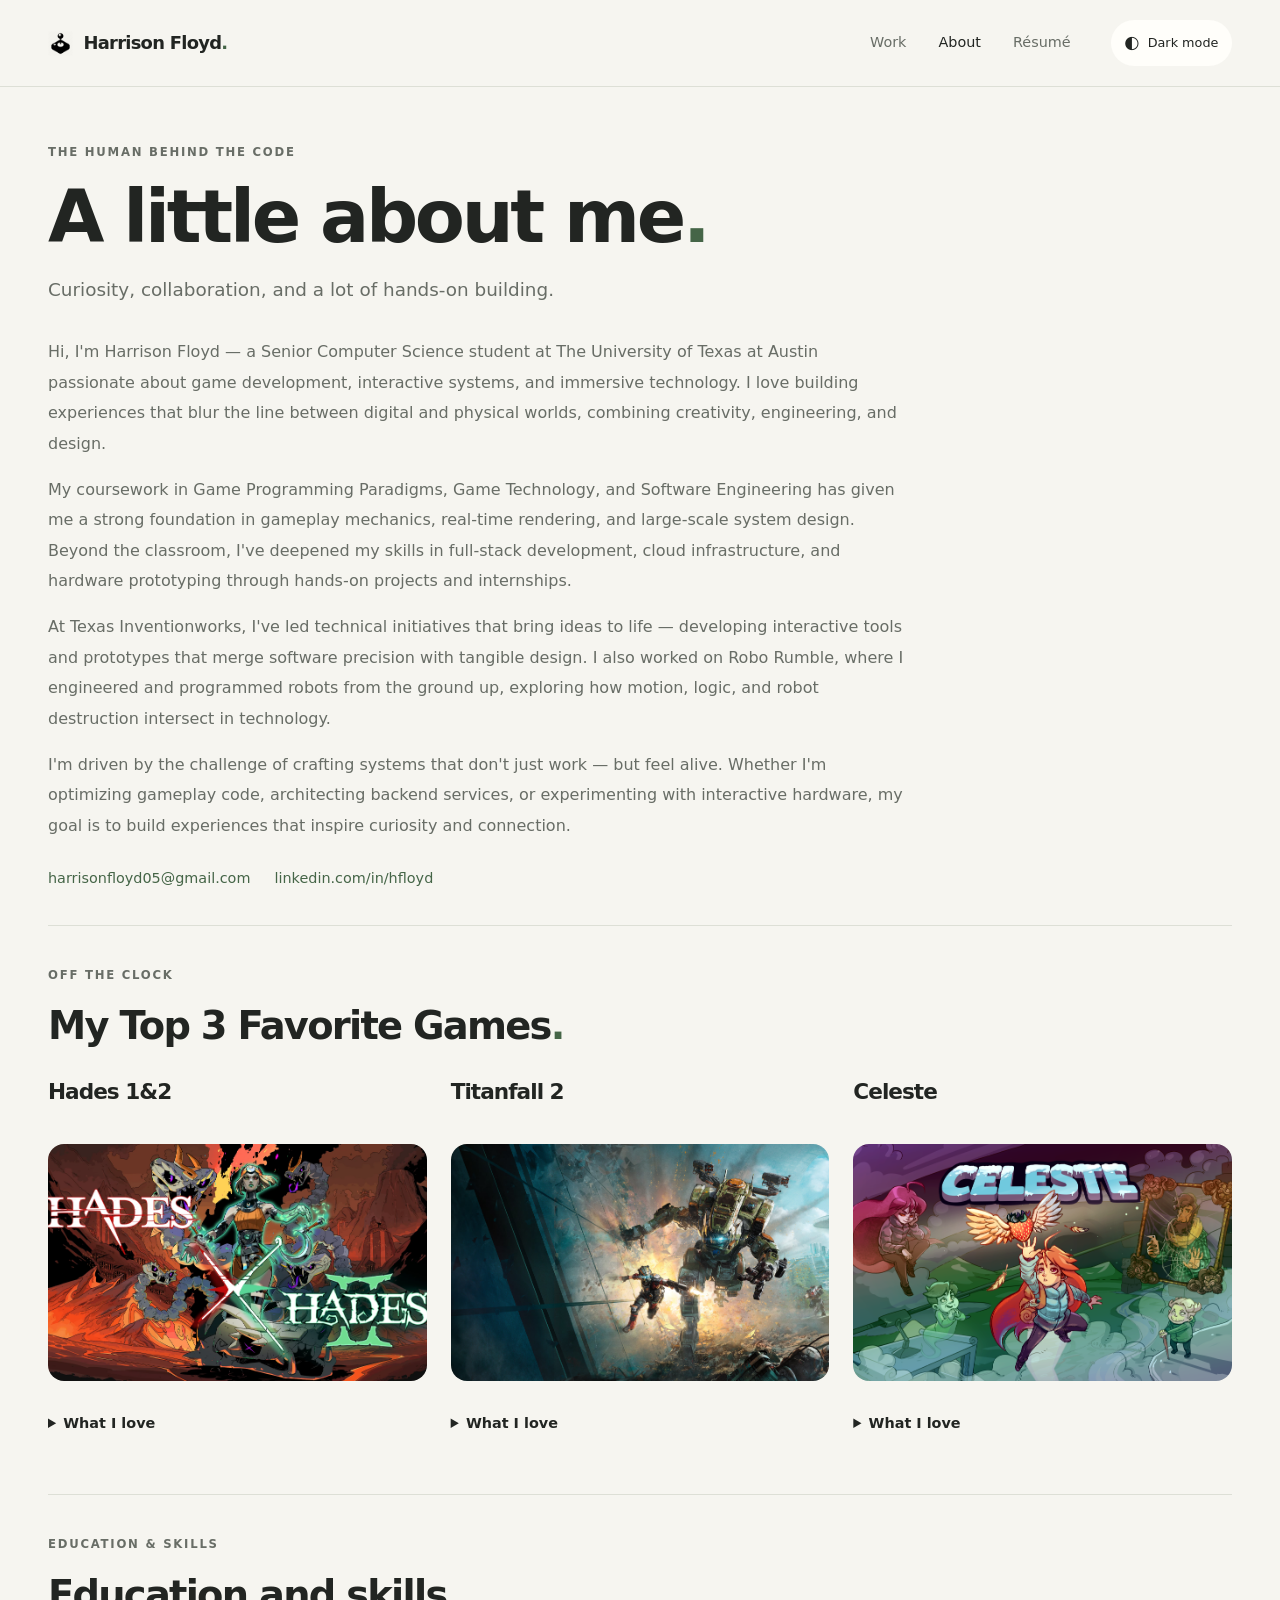
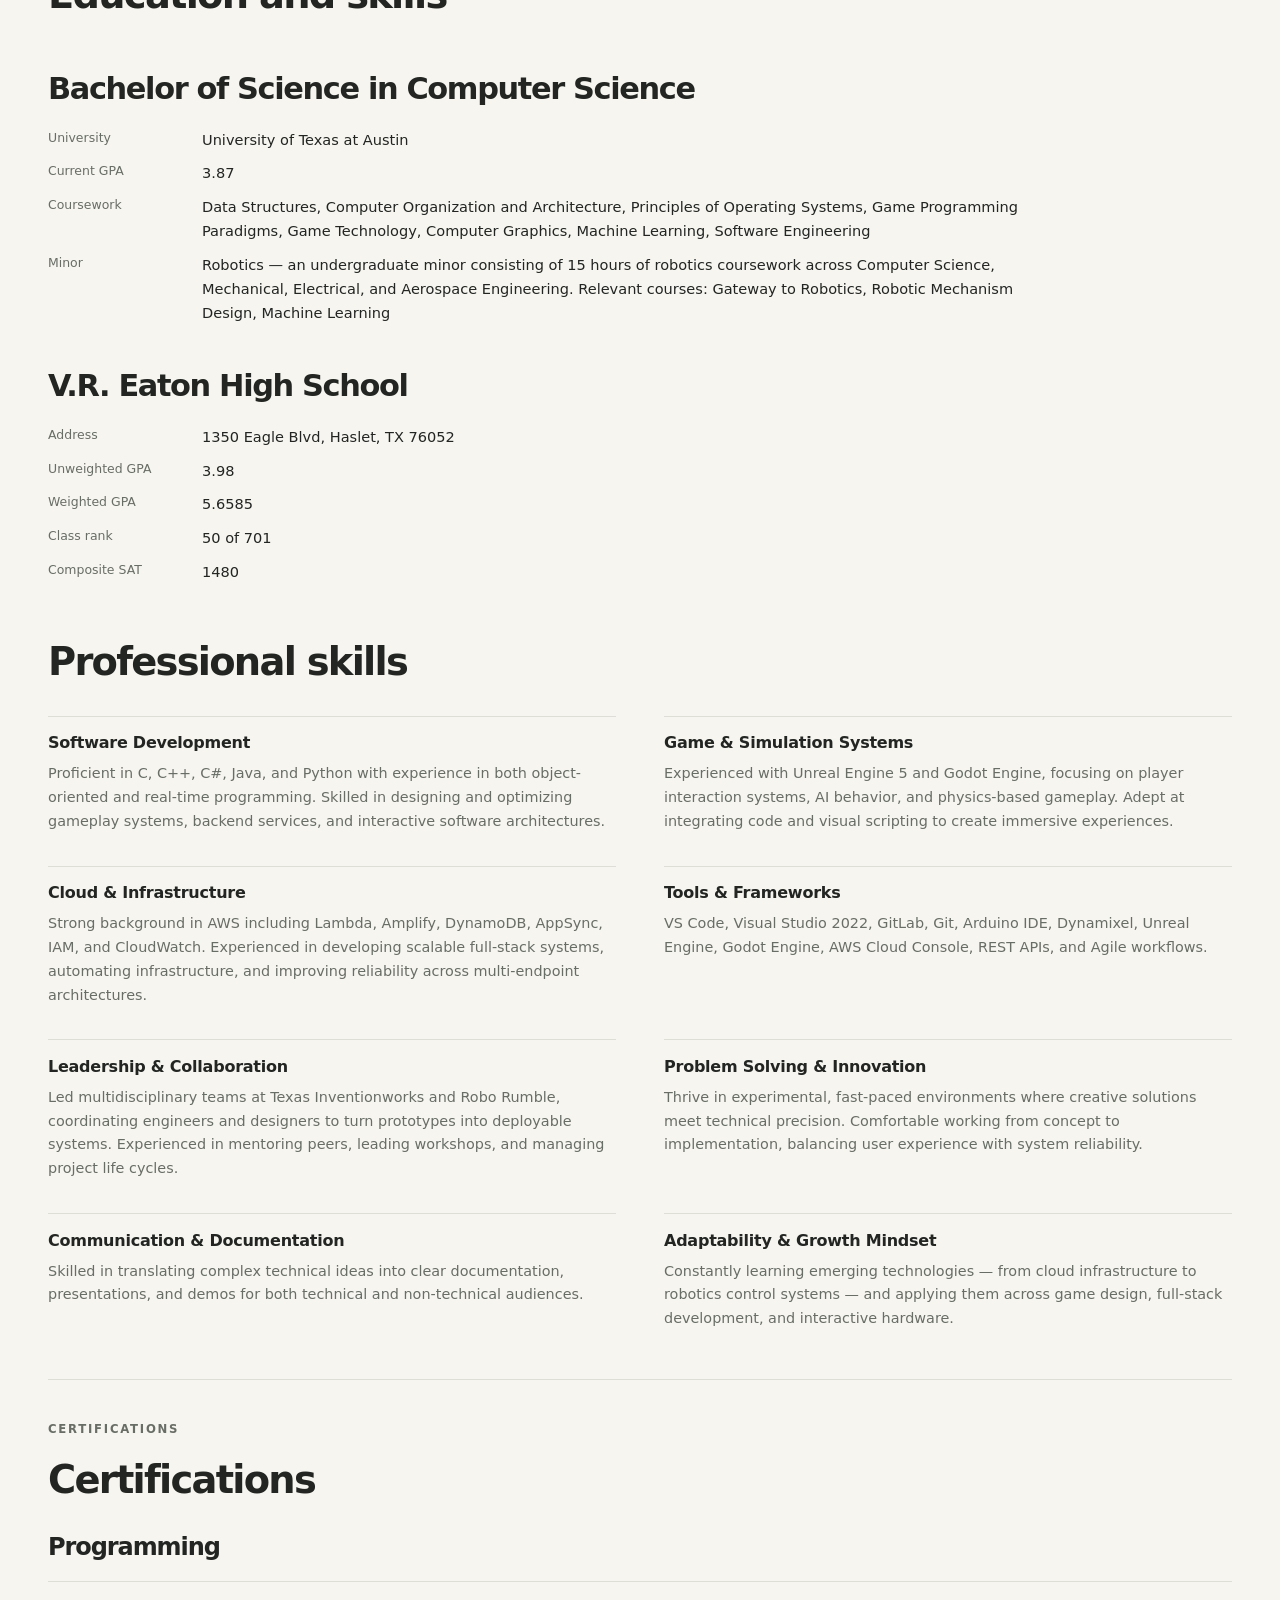
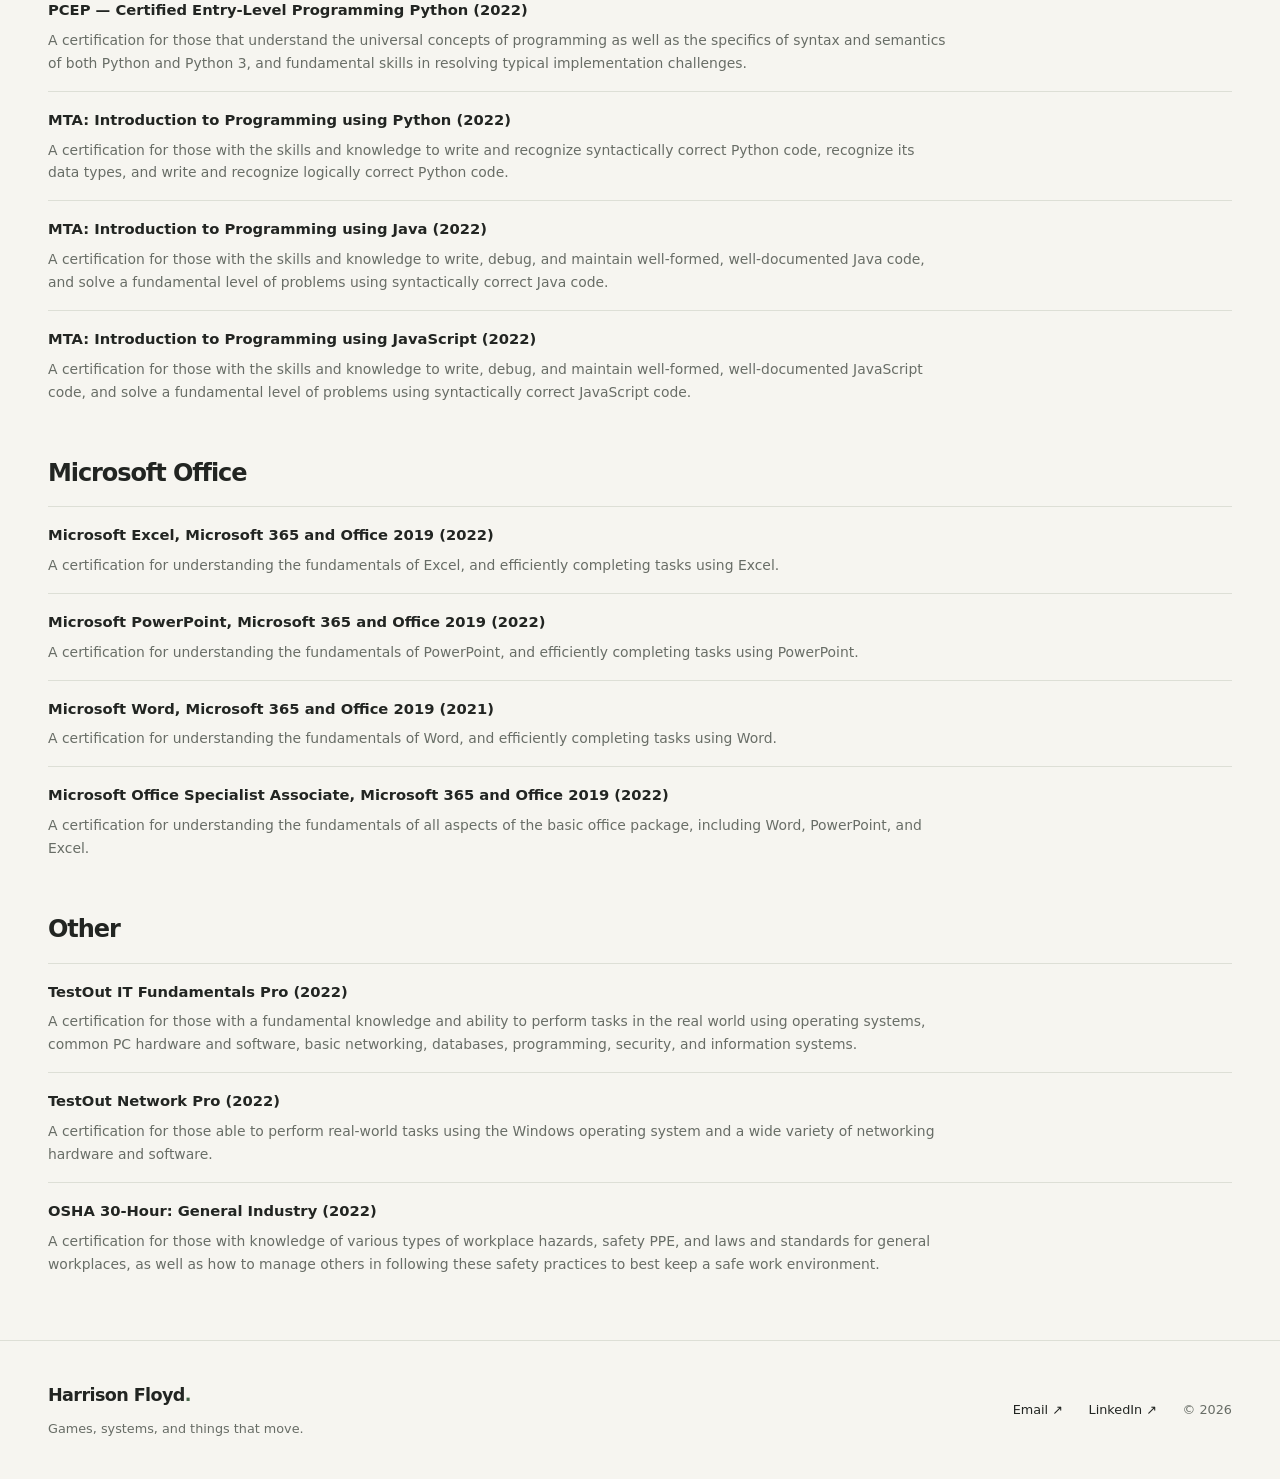
==== about.html @ 666c27ac "Complete refactor" ====
<!DOCTYPE html>
<html lang="en"><head><title>About — Harrison Floyd</title><meta name="description" content="About. Game development, robotics, and cloud systems by Harrison Floyd."><meta charset="UTF-8"><meta name="viewport" content="width=device-width, initial-scale=1"><link rel="icon" href="media/joystick-icon.png" type="image/png"><link rel="stylesheet" href="assets/style.css"><script>try{document.documentElement.dataset.theme=localStorage.getItem('hf-theme')||(matchMedia('(prefers-color-scheme: dark)').matches?'dark':'light')}catch(e){document.documentElement.dataset.theme=matchMedia('(prefers-color-scheme: dark)').matches?'dark':'light'}</script><script src="assets/site.js" defer></script><style>

#favorite-games .favorite-games-grid {

  display: grid;

  grid-template-columns: repeat(3, minmax(0, 1fr));

  gap: 1.5rem;

  align-items: start;

}

#favorite-games .favorite-game { min-width: 0; margin: 0; }

#favorite-games .favorite-game:nth-of-type(1) { grid-column: 1; grid-row: 1; }

#favorite-games .favorite-game:nth-of-type(2) { grid-column: 2; grid-row: 1; }

#favorite-games .favorite-game:nth-of-type(3) { grid-column: 3; grid-row: 1; }

#favorite-games .favorite-game h3 { min-height: 2.4em; margin: 0 0 .75rem; }

#favorite-games .game-photo {

  display: block;

  width: 100%;

  height: auto;

  aspect-ratio: 16 / 10;

  object-fit: cover;

  max-height: none;

}

#favorite-games .game-love p { margin: 0; }

#favorite-games .game-love p + p { margin-top: .9rem; }

@media (max-width: 600px) {

  #favorite-games .favorite-games-grid { gap: .65rem; }

  #favorite-games .favorite-game h3 { font-size: 1rem; }

}


#favorite-games details.game-love { margin-top: 1.3rem; }
#favorite-games .game-love-toggle {
  cursor: pointer;
  padding: .65rem 0;
  color: var(--text);
  font-size: .9rem;
  font-weight: 600;
}
#favorite-games .game-love-toggle:hover { color: var(--accent); }
#favorite-games details.game-love[open] .game-love-toggle { margin-bottom: .6rem; }
#favorite-games details.game-love p { min-height: 0; }
</style></head><body><a class="skip-link" href="#main">Skip to content</a><header class="site-header"><div class="nav-wrap"><a class="brand" href="index.html"><img src="media/joystick-icon.png" alt="" width="25" height="25" onerror="this.hidden=true"><span>Harrison Floyd<span class="brand-dot">.</span></span></a><nav aria-label="Main navigation"><a href="index.html#projects">Work</a><a href="about.html" aria-current="page">About</a><a href="resume.html">Résumé</a></nav><button class="theme-toggle" id="themeToggle" type="button" aria-label="Switch color theme"><span class="theme-icon" aria-hidden="true">◐</span><span class="theme-label">Dark mode</span></button></div></header><main id="main"><div class="page-heading"><p class="eyebrow">The human behind the code</p><h1>A little about me<span class="brand-dot">.</span></h1><p class="page-summary">Curiosity, collaboration, and a lot of hands-on building.</p></div><div class="about-intro"><div class="about">



      <p>Hi, I'm Harrison Floyd — a Senior Computer Science student at The University of Texas at Austin passionate about game development, interactive systems, and immersive technology. I love building experiences that blur the line between digital and physical worlds, combining creativity, engineering, and design.</p>



      <p>My coursework in Game Programming Paradigms, Game Technology, and Software Engineering has given me a strong foundation in gameplay mechanics, real-time rendering, and large-scale system design. Beyond the classroom, I've deepened my skills in full-stack development, cloud infrastructure, and hardware prototyping through hands-on projects and internships.</p>



      <p>At Texas Inventionworks, I've led technical initiatives that bring ideas to life — developing interactive tools and prototypes that merge software precision with tangible design. I also worked on Robo Rumble, where I engineered and programmed robots from the ground up, exploring how motion, logic, and robot destruction intersect in technology.</p>



      <p>I'm driven by the challenge of crafting systems that don't just work — but feel alive. Whether I'm optimizing gameplay code, architecting backend services, or experimenting with interactive hardware, my goal is to build experiences that inspire curiosity and connection.</p>



      <div class="contact-row">



        <a href="mailto:harrisonfloyd05@gmail.com">harrisonfloyd05@gmail.com</a>



        <a href="https://www.linkedin.com/in/hfloyd" target="_blank" rel="noopener">linkedin.com/in/hfloyd</a>



      </div>



    </div>



  </div><section class="favorite-games" id="favorite-games" aria-labelledby="favorite-games-title">



  <p class="eyebrow">Off the clock</p>



  <h2 id="favorite-games-title">My Top 3 Favorite Games<span class="brand-dot">.</span></h2>



  <div class="favorite-games-grid"><article class="favorite-game">



      <h3>Hades 1&amp;2</h3>



      <img class="game-photo" src="media/hades.webp" alt="Hades 1&amp;2 photo">



      <details class="game-love">



        <summary class="game-love-toggle">What I love</summary><p>This is the game that made me fall in love with roguelites. There's something so satisfying about the Sisyphean feel they create, and few games do it better than one that literally has Sisyphus as an ally. The unforgettable characters, the relationships you build with them, the beautiful world, the homage to Greek mythology: there's so much to love in this duology. But the two biggest standouts are the combat and the way the run structure drives the story.</p>



        <p><strong>The Combat.</strong> I could rant about the weapons for days. Every weapon has multiple aspects that change how it plays, so a single weapon can feel like several different ones. On top of that, the boon system means almost every modifier you pick up finds a use regardless of your build. Duo boons, keepsakes, and the Mirror upgrades all push you to experiment instead of settling on one "correct" loadout. It's a masterclass in gameplay mechanics, where depth comes from how the systems combine rather than from piling on more of them.</p>



        <p><strong>The Narrative.</strong> Making the run itself the way you progress characters and their relationships was truly innovative, and it never feels forced. I've never thought, "Now I have to go talk to this random guy Patroclus so I can get closer with Achilles." I think, "I really hope I run into Patroclus on this run so I can get his item and advance Achilles' story." Death isn't a setback, it's the thing that moves the story forward, so the repetition becomes the reason you keep playing.</p>



        <p><strong>Why It Matters to Me as a Developer.</strong> Supergiant took the best parts of the first game and did it all over again, and better, with the sequel. It's the benchmark I measure my own design thinking against: the mechanics, the narrative, and the pacing all reinforce each other instead of competing.</p>



      </details>



    </article><article class="favorite-game">



      <h3>Titanfall 2</h3>



      <img class="game-photo" src="media/tf2.png" alt="Titanfall 2 Photo">



      <details class="game-love">



        <summary class="game-love-toggle">What I love</summary><p>Titanfall 2 is without a doubt the greatest FPS shooter game ever created. There's never been an FPS quite like it and there probably never will be again.</p>



        <p>As a fan of FPS shooters (I grew up playing every Call of Duty I could for as long as I could) the second I got my hands on Titanfall 2 I realized it was something else entirely. The gunplay was tighter and more responsive than anything I had ever felt. The movement (which will get its own paragraph here in just a second) is one of the greatest things I've ever felt in gaming and it instilled in me a love for a mechanic so deep I guarantee some mention of it will be found on every GDD and TDD I write till I retire. Then there's the campaign, oh man that campaign.</p>



        <p><strong>The Campaign.</strong> I consider myself somebody who really appreciates the campaigns in FPS games that are targeted towards a more multiplayer demographic. Titanfall 2's campaign is a complete step above every one of its competitors (eat your heart out BO2 and every Battlefield). The story of an underqualified rifleman being thrust into the mantle of responsibility alongside his 200 ton metal dog is just amazing. Even today after countless playthroughs I can't help but smile every single time BT speaks the words "Trust Me." This campaign has such a beautiful simple narrative that I'm going to treasure forever. Even more impressive is how these devs created their maps and their levels. Several times there will be an AMAZING mechanic that you could create an entire 20 hour long game around and the devs say "that was great, on to the next one." Effect and Cause's time travel was a stellar mindfreak, Into the Abyss where you have to navigate through a giant mech sized factory line without getting crushed, traversing between giant flying airships via robot fastballs and wall riding on the sides of planes in Trial by Fire, and so many more. Every level was so unique, and so interesting, and so challenging, and so rewarding. Even if you couldn't care less about the Militia and the fight for liberation, you loved the gameplay, and you couldn't help but become deeply invested in the friendship and the trust that Cooper and BT build as they navigate those challenges. It's beautiful every single time.</p>



        <p><strong>The Movement.</strong> What is there to say about Titanfall 2's movement that hasn't been said. It's tight, it's quick, you can get fast really quick, and you can get incredibly fast with a whole lot of practice. It's just oozing with skill expression, and every single other mechanic in the game becomes that much more satisfying once you get the movement down. You want to enter your mech? Sure you can walk up like a newbie and probably get killed or you can fly right into it at 100 mph because you got a run up using wall runs and get right into the action. Just died? You can take 5 minutes and run over to the fight or you can take 15 seconds and wall run, grappling hook and/or stim boost right over there. It's truly the core of the fun in Titanfall, and the player can feel just how much the devs know that in every level, weapon and perk. It makes the game incredibly fun literally all of the time you're playing it.</p>



      </details>



    </article><article class="favorite-game">



      <h3>Celeste</h3>



      <img class="game-photo" src="media/celeste.png" alt="Celeste photo">



      <details class="game-love">



        <summary class="game-love-toggle">What I love</summary><p>This one will be a little shorter than the Titanfall 2 section. Celeste is one of those games where you hear about it every once in a while and think, “Oh yeah, that sounds interesting,” and then don't touch it for years. Once you do though, you realize just how wrong you were to wait.</p>



        <p><strong>The Presentation.</strong> Beautiful pixel art from head to toe, an immersive story, and a soundtrack that can bring tears to the eyes of even the most hardened man. There's so much personality packed into this game. Every part of the mountain has its own atmosphere, and the music makes the quiet moments feel just as important as the moments where you're desperately trying to stick a landing.</p>



        <p><strong>The Platforming.</strong> You can run, jump, climb, and dash. That sounds pretty simple until you see just how much the developers can do with those mechanics. A room can look completely impossible when you first enter it, and then a few attempts later you're flying through it wondering why you ever thought it was difficult. The controls are so precise that you start noticing exactly where you went wrong and exactly what you need to do differently. And when you finally pull it off? Oh man. There's something incredibly satisfying about making a sequence of jumps that would have seemed ridiculous to you ten minutes earlier.</p>



        <p><strong>The Design.</strong> What I really love from a design perspective is how little time the game wastes when you fail. You die, you're back, and you're already trying again. That quick reset makes you willing to experiment, take risks, and keep working at a room until it clicks. The challenge can be brutal, but the game gives you every opportunity to improve. It understands how much more willing a player is to attempt something difficult when another attempt is only a second away.</p>



        <p><strong>The Story.</strong> And that experience fits Madeline's story so beautifully. You're climbing this mountain with her, struggling with her, and slowly learning to move forward even when the next step feels impossible. Her anxiety and self-doubt give the climb a weight that goes far beyond reaching the top of a level. By the time you overcome a difficult section, you understand a little more of what that journey means to her.</p>



        <p><strong>The Whole Package.</strong> Celeste is a game I love for both the feeling of playing it and the thought behind its design. The movement, level design, music, and story all contribute to that same experience of struggling, learning, and eventually doing something you weren't sure you could do. It's beautiful, it's challenging, and it makes every hard-earned bit of progress feel incredible.</p>



      </details>



    </article></div>



</section><section id="education">



    <div class="col">



      <p class="eyebrow">Education &amp; Skills</p>



      <h2>Education and skills</h2>



      <div class="panel">



        <div class="panel-head">



          <h3>Bachelor of Science in Computer Science</h3>



          <span class="sheet">2023–2027</span>



        </div>



        <dl class="kv">



          <dt>University</dt><dd>University of Texas at Austin</dd>



          <dt>Current GPA</dt><dd>3.87</dd>



          <dt>Coursework</dt><dd>Data Structures, Computer Organization and Architecture, Principles of Operating Systems, Game Programming Paradigms, Game Technology, Computer Graphics, Machine Learning, Software Engineering</dd>



          <dt>Minor</dt><dd>Robotics — an undergraduate minor consisting of 15 hours of robotics coursework across Computer Science, Mechanical, Electrical, and Aerospace Engineering. Relevant courses: Gateway to Robotics, Robotic Mechanism Design, Machine Learning</dd>



        </dl>



      </div>



      <div class="panel">



        <div class="panel-head">



          <h3>V.R. Eaton High School</h3>



          <span class="sheet">2019–2023</span>



        </div>



        <dl class="kv">



          <dt>Address</dt><dd>1350 Eagle Blvd, Haslet, TX 76052</dd>



          <dt>Unweighted GPA</dt><dd>3.98</dd>



          <dt>Weighted GPA</dt><dd>5.6585</dd>



          <dt>Class rank</dt><dd>50 of 701</dd>



          <dt>Composite SAT</dt><dd>1480</dd>



        </dl>



      </div>



      <h2 style="margin-top:3.5rem;">Professional skills</h2>



      <div class="skill-grid">



        <div class="skill-card">



          <h4>Software Development</h4>



          <p>Proficient in C, C++, C#, Java, and Python with experience in both object-oriented and real-time programming. Skilled in designing and optimizing gameplay systems, backend services, and interactive software architectures.</p>



        </div>



        <div class="skill-card">



          <h4>Game &amp; Simulation Systems</h4>



          <p>Experienced with Unreal Engine 5 and Godot Engine, focusing on player interaction systems, AI behavior, and physics-based gameplay. Adept at integrating code and visual scripting to create immersive experiences.</p>



        </div>



        <div class="skill-card">



          <h4>Cloud &amp; Infrastructure</h4>



          <p>Strong background in AWS including Lambda, Amplify, DynamoDB, AppSync, IAM, and CloudWatch. Experienced in developing scalable full-stack systems, automating infrastructure, and improving reliability across multi-endpoint architectures.</p>



        </div>



        <div class="skill-card">



          <h4>Tools &amp; Frameworks</h4>



          <p>VS Code, Visual Studio 2022, GitLab, Git, Arduino IDE, Dynamixel, Unreal Engine, Godot Engine, AWS Cloud Console, REST APIs, and Agile workflows.</p>



        </div>



        <div class="skill-card">



          <h4>Leadership &amp; Collaboration</h4>



          <p>Led multidisciplinary teams at Texas Inventionworks and Robo Rumble, coordinating engineers and designers to turn prototypes into deployable systems. Experienced in mentoring peers, leading workshops, and managing project life cycles.</p>



        </div>



        <div class="skill-card">



          <h4>Problem Solving &amp; Innovation</h4>



          <p>Thrive in experimental, fast-paced environments where creative solutions meet technical precision. Comfortable working from concept to implementation, balancing user experience with system reliability.</p>



        </div>



        <div class="skill-card">



          <h4>Communication &amp; Documentation</h4>



          <p>Skilled in translating complex technical ideas into clear documentation, presentations, and demos for both technical and non-technical audiences.</p>



        </div>



        <div class="skill-card">



          <h4>Adaptability &amp; Growth Mindset</h4>



          <p>Constantly learning emerging technologies — from cloud infrastructure to robotics control systems — and applying them across game design, full-stack development, and interactive hardware.</p>



        </div>



      </div>



    </div>



  </section>



  <section id="certifications">



    <div class="col">



      <p class="eyebrow">Certifications</p>



      <h2>Certifications</h2>



      <div class="cert-group">



        <h3>Programming</h3>



        <div class="cert">



          <div class="cert-name">PCEP — Certified Entry-Level Programming Python (2022)</div>



          <p class="cert-desc">A certification for those that understand the universal concepts of programming as well as the specifics of syntax and semantics of both Python and Python 3, and fundamental skills in resolving typical implementation challenges.</p>



        </div>



        <div class="cert">



          <div class="cert-name">MTA: Introduction to Programming using Python (2022)</div>



          <p class="cert-desc">A certification for those with the skills and knowledge to write and recognize syntactically correct Python code, recognize its data types, and write and recognize logically correct Python code.</p>



        </div>



        <div class="cert">



          <div class="cert-name">MTA: Introduction to Programming using Java (2022)</div>



          <p class="cert-desc">A certification for those with the skills and knowledge to write, debug, and maintain well-formed, well-documented Java code, and solve a fundamental level of problems using syntactically correct Java code.</p>



        </div>



        <div class="cert">



          <div class="cert-name">MTA: Introduction to Programming using JavaScript (2022)</div>



          <p class="cert-desc">A certification for those with the skills and knowledge to write, debug, and maintain well-formed, well-documented JavaScript code, and solve a fundamental level of problems using syntactically correct JavaScript code.</p>



        </div>



      </div>



      <div class="cert-group">



        <h3>Microsoft Office</h3>



        <div class="cert">



          <div class="cert-name">Microsoft Excel, Microsoft 365 and Office 2019 (2022)</div>



          <p class="cert-desc">A certification for understanding the fundamentals of Excel, and efficiently completing tasks using Excel.</p>



        </div>



        <div class="cert">



          <div class="cert-name">Microsoft PowerPoint, Microsoft 365 and Office 2019 (2022)</div>



          <p class="cert-desc">A certification for understanding the fundamentals of PowerPoint, and efficiently completing tasks using PowerPoint.</p>



        </div>



        <div class="cert">



          <div class="cert-name">Microsoft Word, Microsoft 365 and Office 2019 (2021)</div>



          <p class="cert-desc">A certification for understanding the fundamentals of Word, and efficiently completing tasks using Word.</p>



        </div>



        <div class="cert">



          <div class="cert-name">Microsoft Office Specialist Associate, Microsoft 365 and Office 2019 (2022)</div>



          <p class="cert-desc">A certification for understanding the fundamentals of all aspects of the basic office package, including Word, PowerPoint, and Excel.</p>



        </div>



      </div>



      <div class="cert-group">



        <h3>Other</h3>



        <div class="cert">



          <div class="cert-name">TestOut IT Fundamentals Pro (2022)</div>



          <p class="cert-desc">A certification for those with a fundamental knowledge and ability to perform tasks in the real world using operating systems, common PC hardware and software, basic networking, databases, programming, security, and information systems.</p>



        </div>



        <div class="cert">



          <div class="cert-name">TestOut Network Pro (2022)</div>



          <p class="cert-desc">A certification for those able to perform real-world tasks using the Windows operating system and a wide variety of networking hardware and software.</p>



        </div>



        <div class="cert">



          <div class="cert-name">OSHA 30-Hour: General Industry (2022)</div>



          <p class="cert-desc">A certification for those with knowledge of various types of workplace hazards, safety PPE, and laws and standards for general workplaces, as well as how to manage others in following these safety practices to best keep a safe work environment.</p>



        </div>



      </div>



    </div>



  </section>



</main><footer><div><a class="footer-name" href="index.html">Harrison Floyd<span class="brand-dot">.</span></a><p>Games, systems, and things that move.</p></div><div class="footer-links"><a href="mailto:harrisonfloyd05@gmail.com">Email ↗</a><a href="https://www.linkedin.com/in/hfloyd" target="_blank" rel="noopener">LinkedIn ↗</a><span>© <span id="year"></span></span></div></footer><div class="toast" id="toast" role="status" hidden></div></body></html>
---- assets/style.css ----
:root{--bg:#f6f5f0;--surface:#fffefa;--text:#222522;--muted:#686d66;--line:#dddfd6;--accent:#456547;--accent-soft:#e2ead9;--shadow:0 18px 45px #232a2010;--radius:22px;color-scheme:light;font-family:Inter,'Segoe UI',system-ui,-apple-system,sans-serif}
:root[data-theme=dark]{--bg:#161817;--surface:#202321;--text:#f1f2eb;--muted:#a0a69e;--line:#373c36;--accent:#bddb97;--accent-soft:#2d3829;--shadow:0 18px 45px #0003;color-scheme:dark}
*{box-sizing:border-box}html{scroll-behavior:smooth;scroll-padding-top:100px}body{margin:0;background:var(--bg);color:var(--text);font-size:16px;line-height:1.65;-webkit-font-smoothing:antialiased}a{color:var(--accent);text-decoration:none}a:hover{text-decoration:underline;text-underline-offset:4px}button,a{-webkit-tap-highlight-color:transparent}button{font:inherit;cursor:pointer}a:focus-visible,button:focus-visible,summary:focus-visible{outline:3px solid var(--accent);outline-offset:5px}img,video{display:block;max-width:100%}h1,h2,h3,h4{line-height:1.15;letter-spacing:-.045em;font-weight:650;margin:0}h1{font-size:clamp(2.7rem,5.7vw,5.4rem)}h2{font-size:clamp(1.8rem,3vw,2.7rem)}h3{font-size:1.5rem}h4{font-size:1rem;letter-spacing:-.015em}p{margin:0 0 1rem}ul,ol{padding-left:1.25rem;margin:0}li{margin-bottom:.45rem}figure{margin:0}code{font-family:ui-monospace,monospace;font-size:.9em;overflow-wrap:anywhere;background:var(--accent-soft);border-radius:4px;padding:.08rem .2rem}[hidden]{display:none!important}.sr-only{position:absolute;width:1px;height:1px;padding:0;margin:-1px;overflow:hidden;clip:rect(0,0,0,0);white-space:nowrap;border:0}.skip-link{position:fixed;top:-100px;left:1rem;z-index:100;background:var(--surface);padding:.75rem 1rem;border-radius:8px}.skip-link:focus{top:1rem}
.site-header{position:sticky;top:0;z-index:50;background:var(--bg);border-bottom:1px solid var(--line)}.nav-wrap{max-width:1440px;margin:auto;padding:0 3rem;min-height:86px;display:flex;align-items:center;gap:2.5rem}.brand{display:flex;align-items:center;gap:.65rem;font-weight:700;font-size:1.12rem;letter-spacing:-.04em;color:var(--text);white-space:nowrap}.brand:hover{text-decoration:none}.brand img{object-fit:contain}.brand-dot{color:var(--accent)}.nav-wrap nav{display:flex;gap:2rem;margin-left:auto}.nav-wrap nav a{color:var(--muted);font-size:.9rem}.nav-wrap nav a[aria-current=page]{color:var(--text)}.theme-toggle{display:flex;gap:.5rem;align-items:center;border:0;background:var(--surface);color:var(--text);border-radius:30px;padding:.55rem .85rem;font-size:.8rem}.theme-icon{font-size:1.1rem}.theme-toggle:hover{background:var(--accent-soft)}
main{max-width:1440px;margin:auto;padding:0 3rem}.eyebrow{font-size:.73rem;font-weight:650;text-transform:uppercase;letter-spacing:.15em;color:var(--muted);margin:0 0 1.2rem}.status-dot{display:inline-block;width:7px;height:7px;background:var(--accent);border-radius:50%;margin-right:.5rem;vertical-align:1px}.home-hero{padding:5rem 0 4.5rem;display:grid;grid-template-columns:1.35fr 1fr;gap:3.5rem;align-items:center}.hero-name{font-size:clamp(3rem,5.4vw,5.3rem);letter-spacing:-.065em;margin-bottom:.75rem}.hero-tagline{font-size:clamp(1.6rem,2.6vw,2.6rem);line-height:1.15;letter-spacing:-.045em;font-weight:550;max-width:650px;margin-bottom:1.5rem}.hero-lede{font-size:1rem;color:var(--muted);max-width:570px;line-height:1.8}.hero-actions{display:flex;align-items:center;flex-wrap:wrap;gap:1.5rem;margin-top:1.8rem}.btn{display:inline-flex;align-items:center;justify-content:center;gap:1.25rem;border-radius:50px;border:1px solid var(--line);padding:.8rem 1.3rem;color:var(--text);font-size:.86rem;font-weight:600;background:var(--surface);line-height:1.3}.btn:hover{background:var(--accent-soft);text-decoration:none}.btn.primary{background:var(--accent);color:var(--bg);border-color:var(--accent)}.btn.primary:hover{filter:brightness(1.08)}.text-link{font-size:.85rem;color:var(--text);font-weight:550}.fact-row{display:flex;flex-wrap:wrap;gap:1.5rem;margin-top:2.5rem}.fact .k{display:block;color:var(--muted);font-size:.68rem;margin-bottom:.15rem}.fact .v{font-size:.81rem}.portrait-wrap{position:relative;width:min(100%,430px);max-width:430px;justify-self:center;transform:rotate(3deg)}.headshot{position:relative;width:100%;aspect-ratio:4/5;overflow:hidden;border-radius:44% 44% 18px 18px;background:var(--accent-soft);min-width:260px;box-shadow:var(--shadow)}.headshot::before{content:attr(data-initials);position:absolute;inset:0;display:grid;place-items:center;font-size:5rem;color:var(--accent);font-weight:650;letter-spacing:-.07em}.headshot img{position:absolute;inset:0;width:100%;height:100%;object-fit:cover;object-position:center top;transition:opacity .35s ease}.headshot .photo-fun{opacity:0}.headshot.fun .photo-fun{opacity:1}.headshot.fun .photo-pro{opacity:0}.portrait-caption{display:block;text-align:center;color:var(--muted);font-size:.72rem;padding-top:.8rem;letter-spacing:.015em}.portrait-spark{position:absolute;right:-35px;bottom:50px;font-size:5.5rem;color:var(--accent);line-height:1}.caret{display:inline-block;width:3px;height:.7em;background:var(--accent);margin-left:4px;animation:blink .8s step-end infinite}.caret.hidden{display:none}@keyframes blink{50%{opacity:0}}
.work-section{padding:2rem 0 4rem;scroll-margin-top:100px}.section-heading{display:flex;align-items:end;justify-content:space-between;gap:2rem;margin-bottom:2.3rem}.section-heading .eyebrow{margin-bottom:.7rem}.filters{display:flex;gap:.25rem;background:var(--surface);padding:.3rem;border-radius:40px;flex-wrap:wrap}.filters button{border:0;background:transparent;color:var(--muted);font-size:.8rem;padding:.55rem .9rem;border-radius:30px}.filters button[aria-pressed=true]{background:var(--text);color:var(--bg)}.filters button:hover{color:var(--accent)}.filters button[aria-pressed=true]:hover{color:var(--bg)}.project-grid{display:grid;grid-template-columns:repeat(3,minmax(0,1fr));gap:2.7rem 1.7rem}.project-card{color:var(--text);display:block;min-width:0}.project-card:hover{text-decoration:none}.card-media{position:relative;aspect-ratio:1.8;overflow:hidden;border-radius:var(--radius);background:var(--surface)}.card-media img{width:100%;height:100%;object-fit:cover;transition:transform .35s ease}.project-card[data-category=systems] .card-media img{object-fit:contain;padding:.75rem}.project-card:hover .card-media img{transform:scale(1.04)}.card-arrow{position:absolute;right:1rem;bottom:1rem;width:34px;height:34px;display:grid;place-items:center;background:#fffffff0;border-radius:50%;color:#252925;transition:transform .25s ease}.project-card:hover .card-arrow{transform:rotate(45deg)}.card-copy{padding:1.15rem .1rem 0}.card-category{font-size:.67rem;text-transform:uppercase;letter-spacing:.1em;color:var(--muted);margin-bottom:.45rem}.card-copy h3{font-size:1.35rem;margin-bottom:.5rem;letter-spacing:-.035em}.card-summary{font-size:.86rem;line-height:1.55;color:var(--muted);margin:0}.contact-banner{display:flex;align-items:center;justify-content:space-between;gap:2rem;padding:2.8rem 0 3.5rem;border-top:1px solid var(--line)}.contact-banner .eyebrow{margin-bottom:.5rem}.contact-banner h2{font-size:2rem}
.page-heading{padding:3.5rem 0 2rem;max-width:1100px}.back-link{display:inline-block;font-size:.82rem;color:var(--muted);margin-bottom:2rem}.page-heading .eyebrow{margin-bottom:.8rem}.page-summary{color:var(--muted);font-size:1.15rem;margin:1rem 0 0;max-width:720px}.project-section{padding:0 0 3rem}.col{max-width:none}.project-panel{margin-top:0;padding:1.7rem 0 0;border-top:1px solid var(--line);scroll-margin-top:110px}.project-panel+.project-panel{margin-top:3.5rem}.panel-head{display:flex;align-items:center;justify-content:space-between;gap:1rem;margin-bottom:.7rem}.panel-head h3{font-size:1.9rem}.sheet{display:none}.project-context{font-size:.78rem;color:var(--accent);line-height:1.9;margin-bottom:1.7rem}.project-columns{display:grid;grid-template-columns:minmax(0,1fr) minmax(0,1.1fr);gap:2.4rem;align-items:start}.project-columns+.project-columns{margin-top:1.5rem}.project-copy,.project-visuals{min-width:0;font-size:.92rem;line-height:1.75}.field{margin-top:1.4rem}.field:first-child{margin-top:0}.field h4{margin-bottom:.65rem;color:var(--text)}.field p:last-child{margin-bottom:0}.project-copy>.field+.field{border-top:1px solid var(--line);padding-top:1.2rem}.project-visuals>*+*{margin-top:1rem}.project-media{background:var(--surface);border-radius:16px;overflow:hidden}.project-media video{width:100%;max-height:450px;object-fit:contain;background:#0c0c0c}.project-media img{width:100%;height:auto;max-height:440px;object-fit:contain}.project-media figcaption{padding:.85rem 1rem .3rem;font-size:.77rem;line-height:1.6;color:var(--muted)}.project-media .media-link{padding:0 1rem .85rem;margin:0;font-size:.74rem}.project-media .media-error{padding:0 1rem 1rem;font-size:.8rem;color:var(--muted)}.project-media>a{display:block}.project-gallery{display:grid;grid-template-columns:repeat(2,minmax(0,1fr));gap:1rem;align-items:start}.project-gallery img{max-height:330px}.project-details{margin-top:1.2rem;background:var(--surface);border-radius:14px}.project-details>summary{padding:1rem 1.2rem;font-size:.86rem;font-weight:600;cursor:pointer}.project-details>summary:hover{color:var(--accent)}.project-details-body{padding:.25rem 1.2rem 1.2rem;font-size:.9rem;line-height:1.75}.project-details-body>.project-gallery,.project-details-body>.flow{margin-top:1rem}.project-details-body>.field:first-child{margin-top:0}.project-actions,.project-jumps{display:flex;flex-wrap:wrap;gap:.75rem;margin-bottom:1.5rem}.project-jumps{margin-top:1.5rem;margin-bottom:0}.project-jumps a{font-size:.8rem;background:var(--accent-soft);padding:.55rem .85rem;border-radius:30px}.flow{display:flex;gap:.5rem;align-items:stretch;margin-top:1rem}.flow-step{flex:1;min-width:0;background:var(--bg);border-radius:10px;overflow:hidden}.flow-step img{width:100%;max-height:280px;object-fit:contain}.flow-step figcaption{padding:.7rem .7rem .25rem;font-size:.7rem;line-height:1.5}.flow-step .media-link{padding:0 .7rem .7rem;font-size:.68rem}.flow-arrow{display:flex;align-items:center;justify-content:center;color:var(--accent);font-size:1.3rem}.flow-arrow span:not(.glyph){display:none}#aws .aws-gallery{grid-template-columns:1fr}#aws .aws-gallery img{max-height:none}.next-project{border-top:1px solid var(--line);padding:2rem 0 3rem}.next-project .eyebrow{display:block;margin-bottom:.65rem}.next-project a{font-size:clamp(1.4rem,2.5vw,2.2rem);font-weight:600;letter-spacing:-.04em;color:var(--text);display:flex;justify-content:space-between;align-items:center}.next-project a span{color:var(--accent)}
.about-intro{max-width:860px;padding:0 0 2rem}.about{color:var(--muted);line-height:1.9}.contact-row{display:flex;gap:1.5rem;flex-wrap:wrap;font-size:.9rem;margin-top:1.5rem}#education,#certifications{padding:2.5rem 0 3rem;border-top:1px solid var(--line)}#education h2,#certifications h2{margin-bottom:2rem}.panel{padding-top:1.4rem;margin-top:1.4rem}.panel:first-of-type{margin-top:0}.kv{display:grid;grid-template-columns:130px 1fr;gap:.6rem 1.5rem;font-size:.91rem;margin:1.3rem 0 0;max-width:1000px}.kv dt{font-size:.78rem;color:var(--muted)}.kv dd{margin:0}.skill-grid{display:grid;grid-template-columns:repeat(2,minmax(0,1fr));gap:2rem 3rem}.skill-card{border-top:1px solid var(--line);padding-top:1.1rem}.skill-card h4{margin-bottom:.6rem}.skill-card p{font-size:.9rem;color:var(--muted);margin-bottom:0}.cert-group{margin-top:2.5rem}.cert-group:first-of-type{margin-top:0}.cert-group h3{margin-bottom:1.2rem}.cert{border-top:1px solid var(--line);padding:1rem 0}.cert-name{font-size:.92rem;font-weight:600}.cert-desc{color:var(--muted);font-size:.87rem;margin:.4rem 0 0;max-width:900px}#resume{padding:0 0 3rem}.resume-frame{max-width:900px}.resume-actions{display:flex;gap:.75rem;flex-wrap:wrap;margin-bottom:1.5rem}.resume-image{width:100%;height:auto;background:#fff;box-shadow:var(--shadow);border-radius:8px}
footer{max-width:1440px;margin:auto;padding:2.5rem 3rem;display:flex;justify-content:space-between;gap:2rem;border-top:1px solid var(--line);color:var(--muted);font-size:.8rem}.footer-name{font-weight:650;letter-spacing:-.035em;font-size:1.1rem;color:var(--text)}footer p{margin:.5rem 0 0}.footer-links{display:flex;align-items:center;flex-wrap:wrap;gap:1.6rem}.footer-links a{color:var(--text)}.toast{position:fixed;bottom:1.5rem;left:50%;transform:translateX(-50%);padding:.8rem 1.25rem;background:var(--text);color:var(--bg);border-radius:40px;font-size:.85rem;z-index:100;box-shadow:var(--shadow);max-width:calc(100vw - 2rem);text-align:center}
@media(min-width:1600px){main,.nav-wrap,footer{max-width:1560px}}
@media(max-width:1050px){.nav-wrap,main,footer{padding-left:2rem;padding-right:2rem}.home-hero{gap:2rem}.portrait-wrap{max-width:360px}.project-grid{grid-template-columns:repeat(2,minmax(0,1fr))}.section-heading{align-items:start;flex-direction:column;gap:1rem}.project-columns{gap:1.5rem}.portrait-spark{right:-18px}}
@media(max-width:750px){.home-hero{padding-top:3rem;grid-template-columns:1fr;gap:2rem}.portrait-wrap{width:min(100%,280px);max-width:280px;justify-self:start;grid-row:1;transform:rotate(2deg);margin-left:.5rem}.headshot{min-width:0;width:100%;aspect-ratio:4/5;border-radius:50% 50% 18px 18px}.portrait-spark{font-size:3.5rem;right:-40px;bottom:35px}.portrait-caption{display:none}.home-hero .hero-name{font-size:3.4rem}.project-columns{grid-template-columns:1fr}.project-columns+.project-columns{margin-top:1.5rem}.flow{flex-direction:column}.flow-arrow{transform:rotate(90deg)}.skill-grid{grid-template-columns:1fr}.page-heading{padding-top:2.5rem}.nav-wrap{gap:1rem;min-height:75px}.nav-wrap nav{gap:1rem}.theme-label{display:none}.theme-toggle{padding:.45rem .65rem}.brand{font-size:1rem}.brand img{width:20px;height:20px}.contact-banner{align-items:start;flex-direction:column}.project-gallery{grid-template-columns:1fr}.page-summary{font-size:1rem}footer{align-items:start;flex-direction:column}.fact-row{gap:1.25rem}.panel-head h3{font-size:1.55rem}}
@media(max-width:480px){.nav-wrap,main,footer{padding-left:1.15rem;padding-right:1.15rem}.nav-wrap{gap:.7rem}.brand{font-size:.87rem}.brand img{display:none}.nav-wrap nav{gap:.8rem}.nav-wrap nav a{font-size:.77rem}.project-grid{grid-template-columns:1fr;gap:2rem}.hero-name,.home-hero .hero-name{font-size:2.8rem}.hero-tagline{font-size:1.7rem}.hero-actions{gap:1rem}.project-details-body{padding:.25rem .9rem 1rem}.project-details>summary{padding:.9rem}.kv{grid-template-columns:1fr;gap:.15rem}.kv dd{margin-bottom:.7rem}.filters button{padding:.5rem .8rem}.card-media{aspect-ratio:1.85}.hero-lede{font-size:.94rem}}
@media(prefers-reduced-motion:reduce){html{scroll-behavior:auto}*,*::before,*::after{animation:none!important;transition:none!important}}

/* User-supplied project images and favorite-game photo spaces. */
.project-intro{display:grid;grid-template-columns:minmax(0,1.3fr) minmax(0,1fr);align-items:center;gap:3rem;padding-bottom:1.5rem}
.project-intro .page-heading{padding-bottom:0}
.project-cover{margin-top:3rem;overflow:hidden;border-radius:20px;background:var(--surface)}
.project-cover img{display:block;width:100%;height:auto;max-height:300px;object-fit:contain}
.favorite-games{border-top:1px solid var(--line);padding:2.5rem 0 3rem}
.favorite-games h2{margin-bottom:2rem}
.favorite-games-grid{display:grid;grid-template-columns:repeat(3,minmax(0,1fr));gap:1.75rem}
.favorite-game{min-width:0}
.favorite-game h3{font-size:1.35rem;margin-bottom:1rem}
.game-photo-slot{aspect-ratio:16/10;display:grid;place-items:center;background:var(--surface);border:1px dashed var(--line);border-radius:16px;color:var(--muted);font-size:.8rem}
.game-photo{width:100%;aspect-ratio:16/10;object-fit:cover;border-radius:16px}
.game-love{margin-top:1.3rem}
.game-love h4{font-size:.9rem;color:var(--muted);margin-bottom:.65rem}
.game-love p{min-height:70px;margin:0}
@media(max-width:750px){.project-intro{grid-template-columns:1fr;gap:1.25rem}.project-cover{margin-top:0;max-width:600px}.project-cover img{max-height:240px}.favorite-games-grid{grid-template-columns:1fr;gap:2rem}.game-photo-slot,.game-photo{max-height:320px}.game-love p{min-height:40px}}
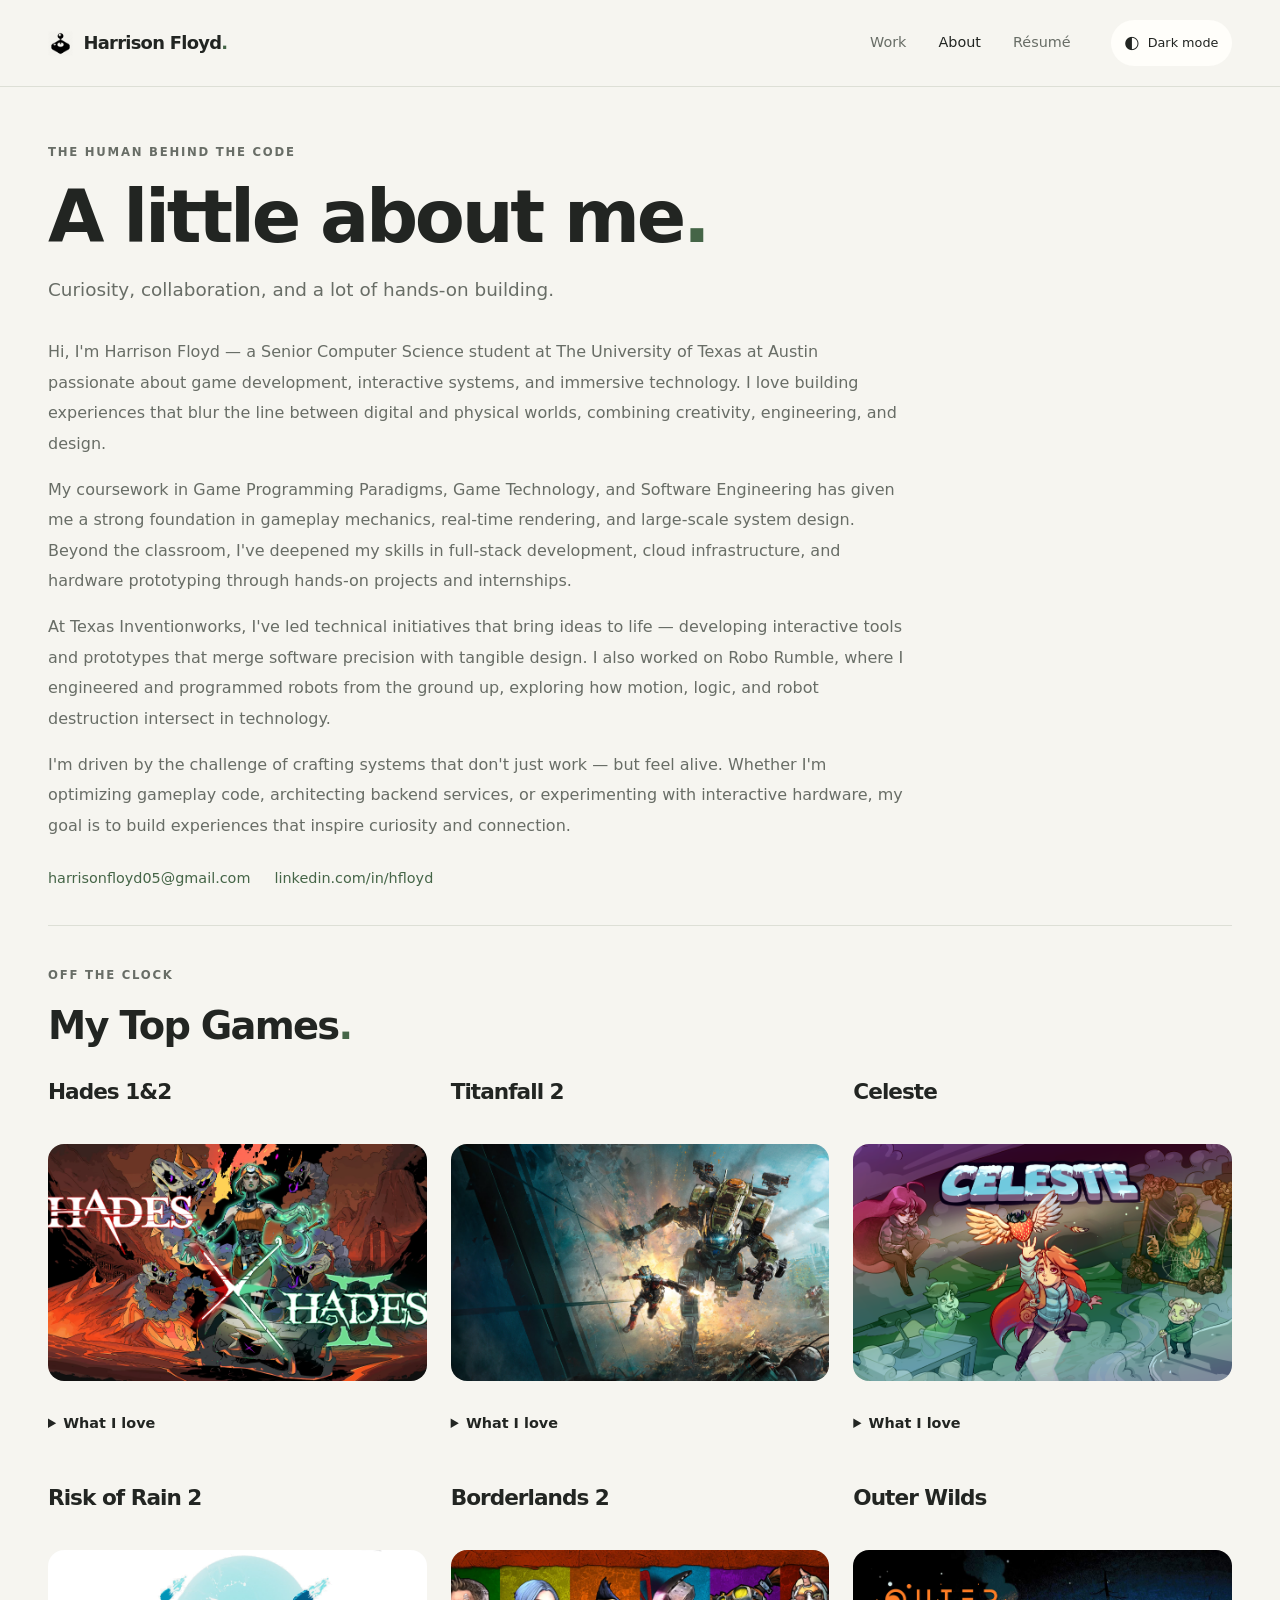
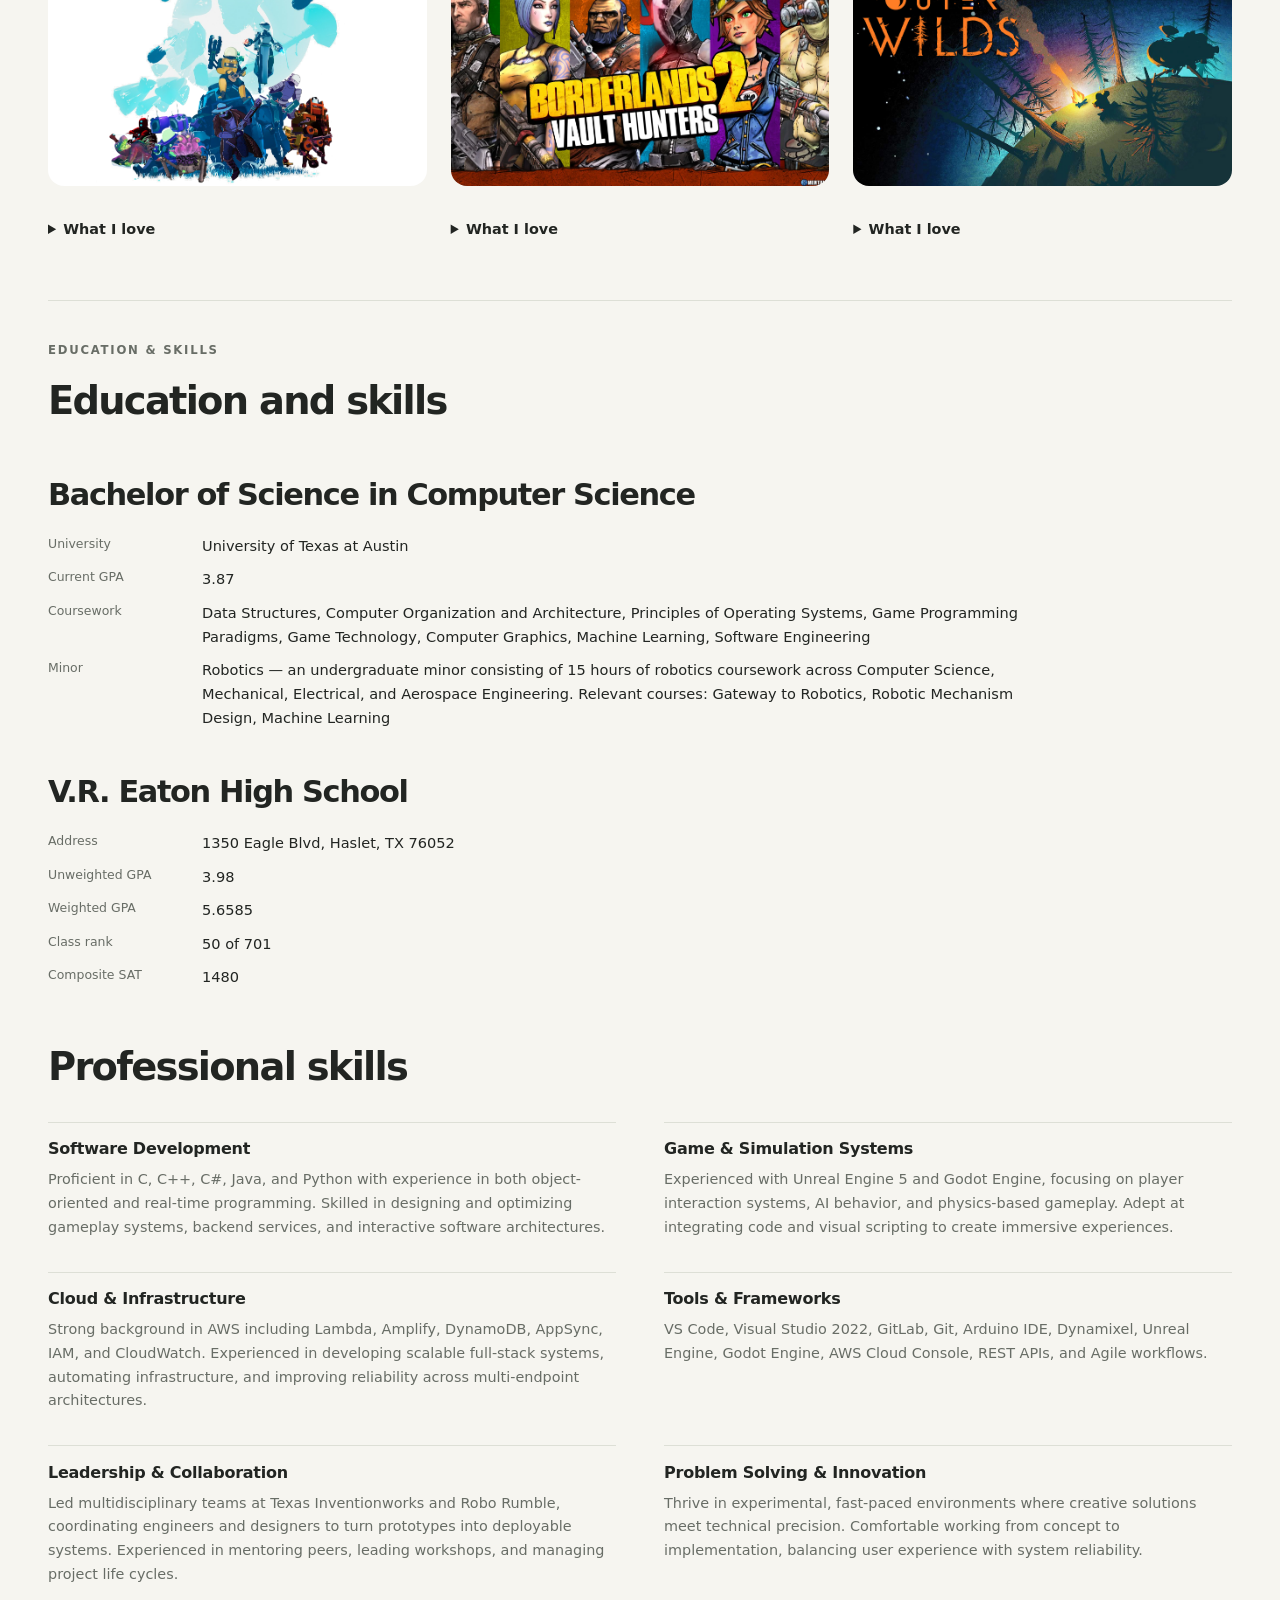
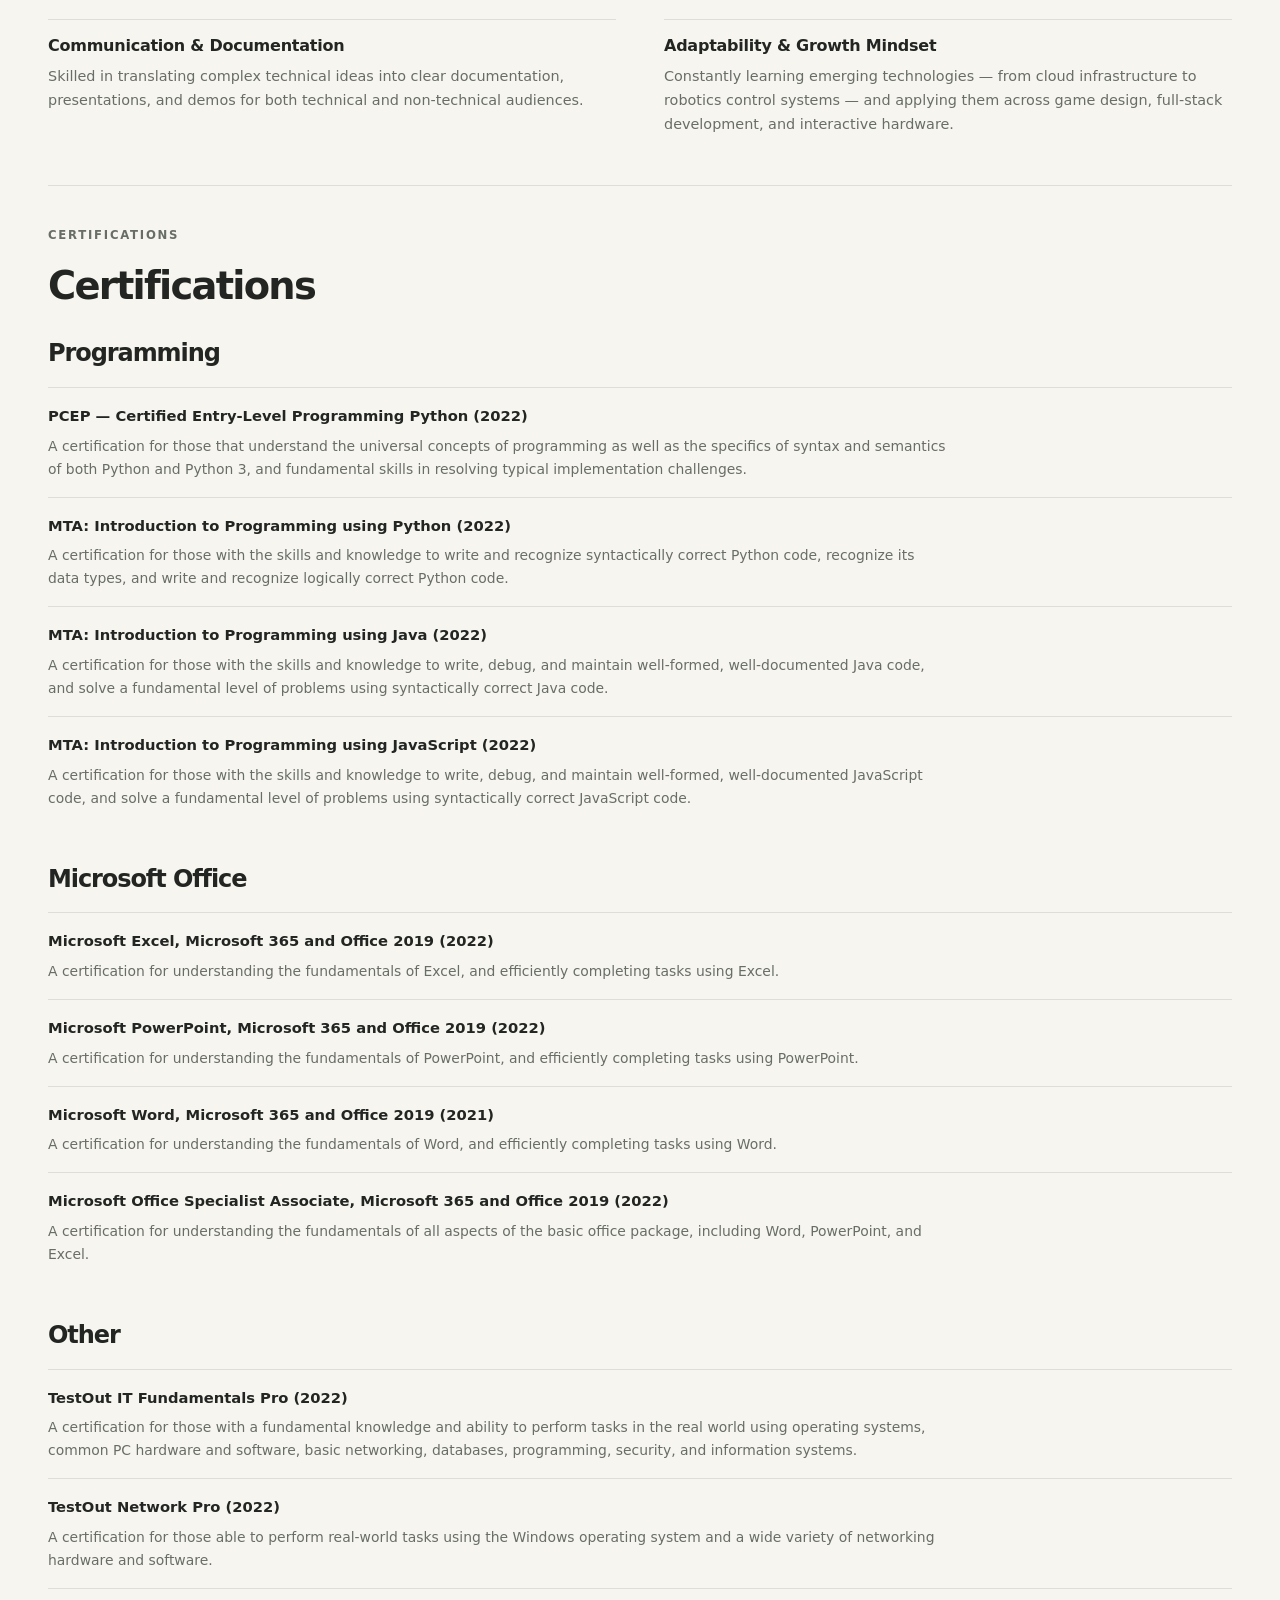
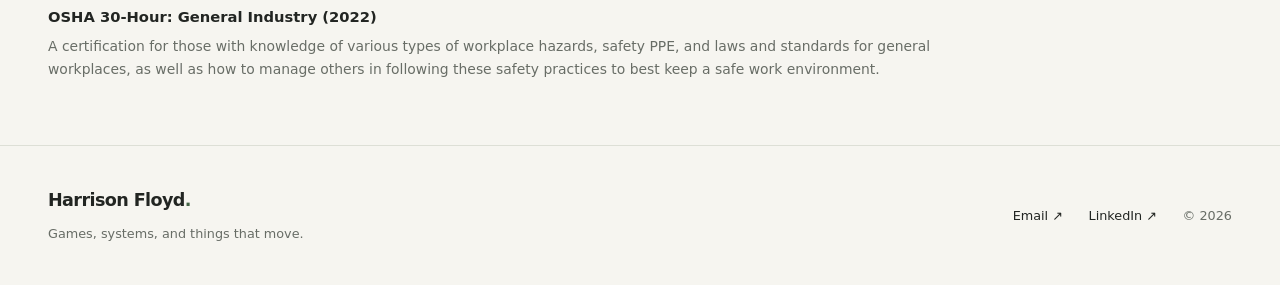
==== commit 3ca5ce55: "new games" ====
--- a/about.html
+++ b/about.html
@@ -1,117 +1,238 @@
 <!DOCTYPE html>
 <html lang="en"><head><title>About — Harrison Floyd</title><meta name="description" content="About. Game development, robotics, and cloud systems by Harrison Floyd."><meta charset="UTF-8"><meta name="viewport" content="width=device-width, initial-scale=1"><link rel="icon" href="media/joystick-icon.png" type="image/png"><link rel="stylesheet" href="assets/style.css"><script>try{document.documentElement.dataset.theme=localStorage.getItem('hf-theme')||(matchMedia('(prefers-color-scheme: dark)').matches?'dark':'light')}catch(e){document.documentElement.dataset.theme=matchMedia('(prefers-color-scheme: dark)').matches?'dark':'light'}</script><script src="assets/site.js" defer></script><style>
 
+
+
 #favorite-games .favorite-games-grid {
 
+
+
   display: grid;
 
+
+
   grid-template-columns: repeat(3, minmax(0, 1fr));
 
+
+
   gap: 1.5rem;
 
+
+
   align-items: start;
 
+
+
 }
 
+
+
 #favorite-games .favorite-game { min-width: 0; margin: 0; }
 
+
+
 #favorite-games .favorite-game:nth-of-type(1) { grid-column: 1; grid-row: 1; }
 
+
+
 #favorite-games .favorite-game:nth-of-type(2) { grid-column: 2; grid-row: 1; }
 
+
+
 #favorite-games .favorite-game:nth-of-type(3) { grid-column: 3; grid-row: 1; }
 
+
+
 #favorite-games .favorite-game h3 { min-height: 2.4em; margin: 0 0 .75rem; }
 
+
+
 #favorite-games .game-photo {
 
+
+
   display: block;
 
+
+
   width: 100%;
 
+
+
   height: auto;
 
+
+
   aspect-ratio: 16 / 10;
 
+
+
   object-fit: cover;
 
+
+
   max-height: none;
 
+
+
 }
 
+
+
 #favorite-games .game-love p { margin: 0; }
 
+
+
 #favorite-games .game-love p + p { margin-top: .9rem; }
 
+
+
 @media (max-width: 600px) {
 
+
+
   #favorite-games .favorite-games-grid { gap: .65rem; }
 
+
+
   #favorite-games .favorite-game h3 { font-size: 1rem; }
 
+
+
 }
 
 
+
+
+
 #favorite-games details.game-love { margin-top: 1.3rem; }
+
 #favorite-games .game-love-toggle {
+
   cursor: pointer;
+
   padding: .65rem 0;
+
   color: var(--text);
+
   font-size: .9rem;
+
   font-weight: 600;
+
 }
+
 #favorite-games .game-love-toggle:hover { color: var(--accent); }
+
 #favorite-games details.game-love[open] .game-love-toggle { margin-bottom: .6rem; }
+
 #favorite-games details.game-love p { min-height: 0; }
+
+
+#favorite-games .favorite-game:nth-of-type(4) { grid-column: 1; grid-row: 2; }
+#favorite-games .favorite-game:nth-of-type(5) { grid-column: 2; grid-row: 2; }
+#favorite-games .favorite-game:nth-of-type(6) { grid-column: 3; grid-row: 2; }
+#favorite-games .favorite-games-grid { row-gap: 2.5rem; }
 </style></head><body><a class="skip-link" href="#main">Skip to content</a><header class="site-header"><div class="nav-wrap"><a class="brand" href="index.html"><img src="media/joystick-icon.png" alt="" width="25" height="25" onerror="this.hidden=true"><span>Harrison Floyd<span class="brand-dot">.</span></span></a><nav aria-label="Main navigation"><a href="index.html#projects">Work</a><a href="about.html" aria-current="page">About</a><a href="resume.html">Résumé</a></nav><button class="theme-toggle" id="themeToggle" type="button" aria-label="Switch color theme"><span class="theme-icon" aria-hidden="true">◐</span><span class="theme-label">Dark mode</span></button></div></header><main id="main"><div class="page-heading"><p class="eyebrow">The human behind the code</p><h1>A little about me<span class="brand-dot">.</span></h1><p class="page-summary">Curiosity, collaboration, and a lot of hands-on building.</p></div><div class="about-intro"><div class="about">
 
 
 
+
+
+
+
       <p>Hi, I'm Harrison Floyd — a Senior Computer Science student at The University of Texas at Austin passionate about game development, interactive systems, and immersive technology. I love building experiences that blur the line between digital and physical worlds, combining creativity, engineering, and design.</p>
 
 
 
+
+
+
+
       <p>My coursework in Game Programming Paradigms, Game Technology, and Software Engineering has given me a strong foundation in gameplay mechanics, real-time rendering, and large-scale system design. Beyond the classroom, I've deepened my skills in full-stack development, cloud infrastructure, and hardware prototyping through hands-on projects and internships.</p>
 
 
 
+
+
+
+
       <p>At Texas Inventionworks, I've led technical initiatives that bring ideas to life — developing interactive tools and prototypes that merge software precision with tangible design. I also worked on Robo Rumble, where I engineered and programmed robots from the ground up, exploring how motion, logic, and robot destruction intersect in technology.</p>
 
 
 
+
+
+
+
       <p>I'm driven by the challenge of crafting systems that don't just work — but feel alive. Whether I'm optimizing gameplay code, architecting backend services, or experimenting with interactive hardware, my goal is to build experiences that inspire curiosity and connection.</p>
 
 
 
+
+
+
+
       <div class="contact-row">
 
 
 
+
+
+
+
         <a href="mailto:harrisonfloyd05@gmail.com">harrisonfloyd05@gmail.com</a>
 
 
 
+
+
+
+
         <a href="https://www.linkedin.com/in/hfloyd" target="_blank" rel="noopener">linkedin.com/in/hfloyd</a>
 
 
 
+
+
+
+
       </div>
 
 
 
+
+
+
+
     </div>
 
 
 
+
+
+
+
   </div><section class="favorite-games" id="favorite-games" aria-labelledby="favorite-games-title">
 
 
 
+
+
+
+
   <p class="eyebrow">Off the clock</p>
 
 
 
-  <h2 id="favorite-games-title">My Top 3 Favorite Games<span class="brand-dot">.</span></h2>
+
+
+
+
+  <h2 id="favorite-games-title">My Top Games<span class="brand-dot">.</span></h2>
+
+
+
+
 
 
 
@@ -119,91 +240,183 @@
 
 
 
+
+
+
+
       <h3>Hades 1&amp;2</h3>
 
 
 
+
+
+
+
       <img class="game-photo" src="media/hades.webp" alt="Hades 1&amp;2 photo">
 
 
 
+
+
+
+
       <details class="game-love">
 
 
 
+
+
+
+
         <summary class="game-love-toggle">What I love</summary><p>This is the game that made me fall in love with roguelites. There's something so satisfying about the Sisyphean feel they create, and few games do it better than one that literally has Sisyphus as an ally. The unforgettable characters, the relationships you build with them, the beautiful world, the homage to Greek mythology: there's so much to love in this duology. But the two biggest standouts are the combat and the way the run structure drives the story.</p>
 
 
 
+
+
+
+
         <p><strong>The Combat.</strong> I could rant about the weapons for days. Every weapon has multiple aspects that change how it plays, so a single weapon can feel like several different ones. On top of that, the boon system means almost every modifier you pick up finds a use regardless of your build. Duo boons, keepsakes, and the Mirror upgrades all push you to experiment instead of settling on one "correct" loadout. It's a masterclass in gameplay mechanics, where depth comes from how the systems combine rather than from piling on more of them.</p>
 
 
 
+
+
+
+
         <p><strong>The Narrative.</strong> Making the run itself the way you progress characters and their relationships was truly innovative, and it never feels forced. I've never thought, "Now I have to go talk to this random guy Patroclus so I can get closer with Achilles." I think, "I really hope I run into Patroclus on this run so I can get his item and advance Achilles' story." Death isn't a setback, it's the thing that moves the story forward, so the repetition becomes the reason you keep playing.</p>
 
 
 
+
+
+
+
         <p><strong>Why It Matters to Me as a Developer.</strong> Supergiant took the best parts of the first game and did it all over again, and better, with the sequel. It's the benchmark I measure my own design thinking against: the mechanics, the narrative, and the pacing all reinforce each other instead of competing.</p>
 
 
 
+
+
+
+
       </details>
 
 
 
+
+
+
+
     </article><article class="favorite-game">
 
 
 
+
+
+
+
       <h3>Titanfall 2</h3>
 
 
 
+
+
+
+
       <img class="game-photo" src="media/tf2.png" alt="Titanfall 2 Photo">
 
 
 
+
+
+
+
       <details class="game-love">
 
 
 
+
+
+
+
         <summary class="game-love-toggle">What I love</summary><p>Titanfall 2 is without a doubt the greatest FPS shooter game ever created. There's never been an FPS quite like it and there probably never will be again.</p>
 
 
 
+
+
+
+
         <p>As a fan of FPS shooters (I grew up playing every Call of Duty I could for as long as I could) the second I got my hands on Titanfall 2 I realized it was something else entirely. The gunplay was tighter and more responsive than anything I had ever felt. The movement (which will get its own paragraph here in just a second) is one of the greatest things I've ever felt in gaming and it instilled in me a love for a mechanic so deep I guarantee some mention of it will be found on every GDD and TDD I write till I retire. Then there's the campaign, oh man that campaign.</p>
 
 
 
+
+
+
+
         <p><strong>The Campaign.</strong> I consider myself somebody who really appreciates the campaigns in FPS games that are targeted towards a more multiplayer demographic. Titanfall 2's campaign is a complete step above every one of its competitors (eat your heart out BO2 and every Battlefield). The story of an underqualified rifleman being thrust into the mantle of responsibility alongside his 200 ton metal dog is just amazing. Even today after countless playthroughs I can't help but smile every single time BT speaks the words "Trust Me." This campaign has such a beautiful simple narrative that I'm going to treasure forever. Even more impressive is how these devs created their maps and their levels. Several times there will be an AMAZING mechanic that you could create an entire 20 hour long game around and the devs say "that was great, on to the next one." Effect and Cause's time travel was a stellar mindfreak, Into the Abyss where you have to navigate through a giant mech sized factory line without getting crushed, traversing between giant flying airships via robot fastballs and wall riding on the sides of planes in Trial by Fire, and so many more. Every level was so unique, and so interesting, and so challenging, and so rewarding. Even if you couldn't care less about the Militia and the fight for liberation, you loved the gameplay, and you couldn't help but become deeply invested in the friendship and the trust that Cooper and BT build as they navigate those challenges. It's beautiful every single time.</p>
 
 
 
+
+
+
+
         <p><strong>The Movement.</strong> What is there to say about Titanfall 2's movement that hasn't been said. It's tight, it's quick, you can get fast really quick, and you can get incredibly fast with a whole lot of practice. It's just oozing with skill expression, and every single other mechanic in the game becomes that much more satisfying once you get the movement down. You want to enter your mech? Sure you can walk up like a newbie and probably get killed or you can fly right into it at 100 mph because you got a run up using wall runs and get right into the action. Just died? You can take 5 minutes and run over to the fight or you can take 15 seconds and wall run, grappling hook and/or stim boost right over there. It's truly the core of the fun in Titanfall, and the player can feel just how much the devs know that in every level, weapon and perk. It makes the game incredibly fun literally all of the time you're playing it.</p>
 
 
 
+
+
+
+
       </details>
 
 
 
+
+
+
+
     </article><article class="favorite-game">
 
 
 
+
+
+
+
       <h3>Celeste</h3>
 
 
 
+
+
+
+
       <img class="game-photo" src="media/celeste.png" alt="Celeste photo">
 
 
 
+
+
+
+
       <details class="game-love">
 
 
 
-        <summary class="game-love-toggle">What I love</summary><p>This one will be a little shorter than the Titanfall 2 section. Celeste is one of those games where you hear about it every once in a while and think, “Oh yeah, that sounds interesting,” and then don't touch it for years. Once you do though, you realize just how wrong you were to wait.</p>
+
+
+
+
+        <summary class="game-love-toggle">What I love</summary><p>Celeste is one of those games where you hear about it every once in a while and think, “Oh yeah, that sounds interesting,” and then don't touch it for years. Once you do though, you realize just how wrong you were to wait.</p>
+
+
+
+
 
 
 
@@ -211,27 +424,55 @@
 
 
 
+
+
+
+
         <p><strong>The Platforming.</strong> You can run, jump, climb, and dash. That sounds pretty simple until you see just how much the developers can do with those mechanics. A room can look completely impossible when you first enter it, and then a few attempts later you're flying through it wondering why you ever thought it was difficult. The controls are so precise that you start noticing exactly where you went wrong and exactly what you need to do differently. And when you finally pull it off? Oh man. There's something incredibly satisfying about making a sequence of jumps that would have seemed ridiculous to you ten minutes earlier.</p>
 
 
 
+
+
+
+
         <p><strong>The Design.</strong> What I really love from a design perspective is how little time the game wastes when you fail. You die, you're back, and you're already trying again. That quick reset makes you willing to experiment, take risks, and keep working at a room until it clicks. The challenge can be brutal, but the game gives you every opportunity to improve. It understands how much more willing a player is to attempt something difficult when another attempt is only a second away.</p>
 
 
 
+
+
+
+
         <p><strong>The Story.</strong> And that experience fits Madeline's story so beautifully. You're climbing this mountain with her, struggling with her, and slowly learning to move forward even when the next step feels impossible. Her anxiety and self-doubt give the climb a weight that goes far beyond reaching the top of a level. By the time you overcome a difficult section, you understand a little more of what that journey means to her.</p>
 
 
 
+
+
+
+
         <p><strong>The Whole Package.</strong> Celeste is a game I love for both the feeling of playing it and the thought behind its design. The movement, level design, music, and story all contribute to that same experience of struggling, learning, and eventually doing something you weren't sure you could do. It's beautiful, it's challenging, and it makes every hard-earned bit of progress feel incredible.</p>
 
 
 
+
+
+
+
       </details>
 
 
 
-    </article></div>
+
+
+
+
+    </article><article class="favorite-game"><h3>Risk of Rain 2</h3><img class="game-photo" src="media/ROR2.png" alt="Risk of Rain 2 game image" loading="lazy" decoding="async"><details class="game-love"><summary class="game-love-toggle">What I love</summary><p>I used to say Hades was my favorite game of all time. Then I really got sunk into Risk of Rain 2, and now I can't even confidently call Hades my favorite roguelite. That should tell you something, because I could talk about Hades for hours. There's just something about the Risk of Rain franchise that nothing else quite captures: the way a run starts with you barely scraping by and ends with so much happening on screen that you're not entirely sure which of your items just wiped out everything in front of you.</p><p>The item system is the heart of that feeling. You collect all these little upgrades, and individually some of them don't seem like much. A little more attack speed here, another chance to trigger an effect there. Then you start stacking them, finding combinations, and watching those small changes become something absolutely ridiculous. Suddenly one attack sets off a whole chain of effects, and a build that was struggling a few minutes ago is tearing through enemies. It's incredibly satisfying to watch all those decisions and pickups come together.</p><p>And the best part is how differently that can happen from one run to the next. You can lean into critical hits, pile on attack speed, or build around a collection of random effects that turn every fight into chaos. Even when you start with the same character, the items you find can push you toward a completely different way of playing. You're constantly deciding what to chase, what to work with, and how to make the most of a build you didn't necessarily plan. That balance between having a direction and adapting to what the game gives you is something I absolutely love.</p><p>Then there are the characters. They feel so different that switching survivors can change the entire experience, and Loader deserves a whole paragraph of her own. You know how much I love movement systems, so giving me a character who can grapple around the environment and turn that momentum into a massive punch is pretty much a guaranteed way to win me over. Getting from one place to another is already fun before you even start fighting anything. Learning to carry that movement into combat makes it even better. She's one of those characters where just controlling her is enough to make me want another run.</p><p>The ability to keep looping is where all of this becomes truly dangerous for my free time. There's always another stage, another item, another chance to see just how far this ridiculous build can go. That constant pull of 'okay, just one more' works because the game keeps giving your build room to grow. I love how willing it is to let the player become absurdly powerful and then ask whether they can keep up with the chaos they've created.</p><p>I also love the little pieces of lore scattered around the edges of the game. They give you glimpses of a world that feels much bigger than the run you're currently playing, without constantly interrupting the action to explain it. You can enjoy the chaos on its own, but there's more there if you stop and look. Between that atmosphere, the survivors, and an item system that keeps turning small upgrades into completely different experiences, Risk of Rain 2 has become one of those games I can always find a reason to come back to.</p></details></article><article class="favorite-game"><h3>Borderlands 2</h3><img class="game-photo" src="media/borderlands2.webp" alt="Borderlands 2 game image" loading="lazy" decoding="async"><details class="game-love"><summary class="game-love-toggle">What I love</summary><p>Borderlands 2 is one of those games where I can get distracted from what I originally set out to do and still have an amazing time. I might be heading toward a main objective, run into some ridiculous character, pick up a side quest, and suddenly spend the next hour doing something completely different. And the whole time I'm enjoying myself. There's so much personality in this world that even the detours feel like a reason to keep playing.</p><p>The characters are a huge part of that. The playable ones are already fun to experiment with, but it goes so much further than the character you choose at the start. The people you meet across Pandora make the world feel like a giant collection of personalities you're excited to encounter. They're strange, loud, funny, and occasionally a lot more affecting than you expected them to be. A character can send you off on an absolutely absurd errand and somehow make you invested in seeing it through. That's a pretty great accomplishment for a game with mountains of side quests.</p><p>Then there's the actual looter-shooter loop. Run in, start shooting, find something interesting, and immediately want to see what it can do. Finding a new weapon is exciting because it can change how you approach the next fight, and experimenting with your character's build gives you another reason to keep chasing that perfect combination. The run-and-gun playstyle is just so enjoyable. There's always something to shoot, something to try, or another piece of loot that makes you stop and think, 'Okay, I need to mess around with this for a while.'</p><p>And of course, Handsome Jack. Quite possibly the greatest villain ever made in a video game. He's entertaining enough that you want to hear what he's going to say next, while still giving you every reason to want to take him down. That combination is so hard to get right. His personality reaches into so much of the experience that he feels present even when you're busy doing something else. He can make you laugh, frustrate you, and remind you exactly why you're fighting him, and all of that makes him incredibly memorable.</p><p>What keeps bringing me back is how all those pieces support each other. The characters give the quests personality, the quests give you another excuse to explore and fight, and the combat and loot make that time enjoyable even when you've played through it before. Across different characters and builds, there's always another way to experience it. I've gotten countless hours of fun out of Borderlands 2, and it's a great example of how much life a game can have when its world and its gameplay are both this enjoyable to spend time in.</p></details></article><article class="favorite-game"><h3>Outer Wilds</h3><img class="game-photo" src="media/outerwilds.jpg" alt="Outer Wilds game image" loading="lazy" decoding="async"><details class="game-love"><summary class="game-love-toggle">What I love</summary><p>Outer Wilds is without a doubt my favorite puzzle game of all time. It's also one of those games where talking about why I love it means being careful not to take away the discoveries that make it so special. So I'll keep this spoiler-free. What I can say is that very few games have made me this excited to understand a world. Every answer feels like it opens up another question, and every new clue gives you another place you're desperate to investigate.</p><p>The way it presents its lore is incredible. You aren't just being handed a story in order. You're finding pieces of it, connecting them, and gradually realizing what they mean together. Something that seemed like a small detail earlier can completely change how you understand another discovery later on. That makes the act of learning feel like progress in its own right. The excitement comes from realizing something, then getting back into your ship because you need to see where that realization leads.</p><p>And that solar system. The mix of realistic physical behavior and this charming, cartoony presentation is amazing and genuinely inspiring. Everything feels like it belongs to a place you can explore and learn to understand. Moving through it makes you think about your surroundings, your timing, and how things behave, and that gives the exploration so much character. From a development perspective, I love how deeply the world itself participates in the experience. Understanding your environment is part of solving its mysteries.</p><p>The visuals are beautiful, too. Outer Wilds has such a strong sense of place that simply arriving somewhere can feel like a discovery before you've even found a clue. There's wonder in it, but also this feeling of being very small in something much bigger than yourself. That combination makes the quiet moments matter. You can stop, look around, and feel like the world has something worth paying attention to even when nobody is telling you what to do next.</p><p>Then there's the music, especially the travelers' songs. The way those melodies connect people and places across the game gives them so much meaning. They become part of how you remember the world and the people you encounter in it. And the ending? I'm not going to explain it, but the way the game brings those musical ideas together is going to stay in my head forever. It's one of those moments where a piece of music carries everything you've experienced up to that point.</p><p>What I love most is how much Outer Wilds trusts your curiosity. It gives you a world full of questions and makes uncovering the answers feel worthwhile. The lore, physics, exploration, visuals, and music all give you reasons to care about what you're discovering. By the end, that curiosity has turned into an attachment to the entire experience. It's beautiful, it's thoughtful, and it's the kind of game that makes me excited about what games can do.</p></details></article></div>
+
+
+
+
 
 
 
@@ -239,35 +480,71 @@
 
 
 
+
+
+
+
     <div class="col">
 
 
 
+
+
+
+
       <p class="eyebrow">Education &amp; Skills</p>
 
 
 
+
+
+
+
       <h2>Education and skills</h2>
 
 
 
+
+
+
+
       <div class="panel">
 
 
 
+
+
+
+
         <div class="panel-head">
 
 
 
+
+
+
+
           <h3>Bachelor of Science in Computer Science</h3>
 
 
 
+
+
+
+
           <span class="sheet">2023–2027</span>
 
 
 
-        </div>
+
+
+
+
+        </div>
+
+
+
+
 
 
 
@@ -275,47 +552,95 @@
 
 
 
+
+
+
+
           <dt>University</dt><dd>University of Texas at Austin</dd>
 
 
 
+
+
+
+
           <dt>Current GPA</dt><dd>3.87</dd>
 
 
 
+
+
+
+
           <dt>Coursework</dt><dd>Data Structures, Computer Organization and Architecture, Principles of Operating Systems, Game Programming Paradigms, Game Technology, Computer Graphics, Machine Learning, Software Engineering</dd>
 
 
 
+
+
+
+
           <dt>Minor</dt><dd>Robotics — an undergraduate minor consisting of 15 hours of robotics coursework across Computer Science, Mechanical, Electrical, and Aerospace Engineering. Relevant courses: Gateway to Robotics, Robotic Mechanism Design, Machine Learning</dd>
 
 
 
+
+
+
+
         </dl>
 
 
 
+
+
+
+
       </div>
 
 
 
+
+
+
+
       <div class="panel">
 
 
 
+
+
+
+
         <div class="panel-head">
 
 
 
+
+
+
+
           <h3>V.R. Eaton High School</h3>
 
 
 
+
+
+
+
           <span class="sheet">2019–2023</span>
 
 
 
-        </div>
+
+
+
+
+        </div>
+
+
+
+
 
 
 
@@ -323,55 +648,111 @@
 
 
 
+
+
+
+
           <dt>Address</dt><dd>1350 Eagle Blvd, Haslet, TX 76052</dd>
 
 
 
+
+
+
+
           <dt>Unweighted GPA</dt><dd>3.98</dd>
 
 
 
+
+
+
+
           <dt>Weighted GPA</dt><dd>5.6585</dd>
 
 
 
+
+
+
+
           <dt>Class rank</dt><dd>50 of 701</dd>
 
 
 
+
+
+
+
           <dt>Composite SAT</dt><dd>1480</dd>
 
 
 
+
+
+
+
         </dl>
 
 
 
+
+
+
+
       </div>
 
 
 
+
+
+
+
       <h2 style="margin-top:3.5rem;">Professional skills</h2>
 
 
 
+
+
+
+
       <div class="skill-grid">
 
 
 
+
+
+
+
         <div class="skill-card">
 
 
 
+
+
+
+
           <h4>Software Development</h4>
 
 
 
+
+
+
+
           <p>Proficient in C, C++, C#, Java, and Python with experience in both object-oriented and real-time programming. Skilled in designing and optimizing gameplay systems, backend services, and interactive software architectures.</p>
 
 
 
-        </div>
+
+
+
+
+        </div>
+
+
+
+
 
 
 
@@ -379,15 +760,31 @@
 
 
 
+
+
+
+
           <h4>Game &amp; Simulation Systems</h4>
 
 
 
+
+
+
+
           <p>Experienced with Unreal Engine 5 and Godot Engine, focusing on player interaction systems, AI behavior, and physics-based gameplay. Adept at integrating code and visual scripting to create immersive experiences.</p>
 
 
 
-        </div>
+
+
+
+
+        </div>
+
+
+
+
 
 
 
@@ -395,15 +792,31 @@
 
 
 
+
+
+
+
           <h4>Cloud &amp; Infrastructure</h4>
 
 
 
+
+
+
+
           <p>Strong background in AWS including Lambda, Amplify, DynamoDB, AppSync, IAM, and CloudWatch. Experienced in developing scalable full-stack systems, automating infrastructure, and improving reliability across multi-endpoint architectures.</p>
 
 
 
-        </div>
+
+
+
+
+        </div>
+
+
+
+
 
 
 
@@ -411,15 +824,31 @@
 
 
 
+
+
+
+
           <h4>Tools &amp; Frameworks</h4>
 
 
 
+
+
+
+
           <p>VS Code, Visual Studio 2022, GitLab, Git, Arduino IDE, Dynamixel, Unreal Engine, Godot Engine, AWS Cloud Console, REST APIs, and Agile workflows.</p>
 
 
 
-        </div>
+
+
+
+
+        </div>
+
+
+
+
 
 
 
@@ -427,15 +856,31 @@
 
 
 
+
+
+
+
           <h4>Leadership &amp; Collaboration</h4>
 
 
 
+
+
+
+
           <p>Led multidisciplinary teams at Texas Inventionworks and Robo Rumble, coordinating engineers and designers to turn prototypes into deployable systems. Experienced in mentoring peers, leading workshops, and managing project life cycles.</p>
 
 
 
-        </div>
+
+
+
+
+        </div>
+
+
+
+
 
 
 
@@ -443,15 +888,31 @@
 
 
 
+
+
+
+
           <h4>Problem Solving &amp; Innovation</h4>
 
 
 
+
+
+
+
           <p>Thrive in experimental, fast-paced environments where creative solutions meet technical precision. Comfortable working from concept to implementation, balancing user experience with system reliability.</p>
 
 
 
-        </div>
+
+
+
+
+        </div>
+
+
+
+
 
 
 
@@ -459,15 +920,31 @@
 
 
 
+
+
+
+
           <h4>Communication &amp; Documentation</h4>
 
 
 
+
+
+
+
           <p>Skilled in translating complex technical ideas into clear documentation, presentations, and demos for both technical and non-technical audiences.</p>
 
 
 
-        </div>
+
+
+
+
+        </div>
+
+
+
+
 
 
 
@@ -475,15 +952,31 @@
 
 
 
+
+
+
+
           <h4>Adaptability &amp; Growth Mindset</h4>
 
 
 
+
+
+
+
           <p>Constantly learning emerging technologies — from cloud infrastructure to robotics control systems — and applying them across game design, full-stack development, and interactive hardware.</p>
 
 
 
-        </div>
+
+
+
+
+        </div>
+
+
+
+
 
 
 
@@ -491,51 +984,103 @@
 
 
 
+
+
+
+
     </div>
 
 
 
+
+
+
+
   </section>
 
 
 
+
+
+
+
   <section id="certifications">
 
 
 
+
+
+
+
     <div class="col">
 
 
 
+
+
+
+
       <p class="eyebrow">Certifications</p>
 
 
 
+
+
+
+
       <h2>Certifications</h2>
 
 
 
+
+
+
+
       <div class="cert-group">
 
 
 
+
+
+
+
         <h3>Programming</h3>
 
 
 
+
+
+
+
         <div class="cert">
 
 
 
+
+
+
+
           <div class="cert-name">PCEP — Certified Entry-Level Programming Python (2022)</div>
 
 
 
+
+
+
+
           <p class="cert-desc">A certification for those that understand the universal concepts of programming as well as the specifics of syntax and semantics of both Python and Python 3, and fundamental skills in resolving typical implementation challenges.</p>
 
 
 
-        </div>
+
+
+
+
+        </div>
+
+
+
+
 
 
 
@@ -543,15 +1088,31 @@
 
 
 
+
+
+
+
           <div class="cert-name">MTA: Introduction to Programming using Python (2022)</div>
 
 
 
+
+
+
+
           <p class="cert-desc">A certification for those with the skills and knowledge to write and recognize syntactically correct Python code, recognize its data types, and write and recognize logically correct Python code.</p>
 
 
 
-        </div>
+
+
+
+
+        </div>
+
+
+
+
 
 
 
@@ -559,15 +1120,31 @@
 
 
 
+
+
+
+
           <div class="cert-name">MTA: Introduction to Programming using Java (2022)</div>
 
 
 
+
+
+
+
           <p class="cert-desc">A certification for those with the skills and knowledge to write, debug, and maintain well-formed, well-documented Java code, and solve a fundamental level of problems using syntactically correct Java code.</p>
 
 
 
-        </div>
+
+
+
+
+        </div>
+
+
+
+
 
 
 
@@ -575,15 +1152,31 @@
 
 
 
+
+
+
+
           <div class="cert-name">MTA: Introduction to Programming using JavaScript (2022)</div>
 
 
 
+
+
+
+
           <p class="cert-desc">A certification for those with the skills and knowledge to write, debug, and maintain well-formed, well-documented JavaScript code, and solve a fundamental level of problems using syntactically correct JavaScript code.</p>
 
 
 
-        </div>
+
+
+
+
+        </div>
+
+
+
+
 
 
 
@@ -591,27 +1184,55 @@
 
 
 
+
+
+
+
       <div class="cert-group">
 
 
 
+
+
+
+
         <h3>Microsoft Office</h3>
 
 
 
+
+
+
+
         <div class="cert">
 
 
 
+
+
+
+
           <div class="cert-name">Microsoft Excel, Microsoft 365 and Office 2019 (2022)</div>
 
 
 
+
+
+
+
           <p class="cert-desc">A certification for understanding the fundamentals of Excel, and efficiently completing tasks using Excel.</p>
 
 
 
-        </div>
+
+
+
+
+        </div>
+
+
+
+
 
 
 
@@ -619,15 +1240,31 @@
 
 
 
+
+
+
+
           <div class="cert-name">Microsoft PowerPoint, Microsoft 365 and Office 2019 (2022)</div>
 
 
 
+
+
+
+
           <p class="cert-desc">A certification for understanding the fundamentals of PowerPoint, and efficiently completing tasks using PowerPoint.</p>
 
 
 
-        </div>
+
+
+
+
+        </div>
+
+
+
+
 
 
 
@@ -635,15 +1272,31 @@
 
 
 
+
+
+
+
           <div class="cert-name">Microsoft Word, Microsoft 365 and Office 2019 (2021)</div>
 
 
 
+
+
+
+
           <p class="cert-desc">A certification for understanding the fundamentals of Word, and efficiently completing tasks using Word.</p>
 
 
 
-        </div>
+
+
+
+
+        </div>
+
+
+
+
 
 
 
@@ -651,15 +1304,31 @@
 
 
 
+
+
+
+
           <div class="cert-name">Microsoft Office Specialist Associate, Microsoft 365 and Office 2019 (2022)</div>
 
 
 
+
+
+
+
           <p class="cert-desc">A certification for understanding the fundamentals of all aspects of the basic office package, including Word, PowerPoint, and Excel.</p>
 
 
 
-        </div>
+
+
+
+
+        </div>
+
+
+
+
 
 
 
@@ -667,27 +1336,55 @@
 
 
 
+
+
+
+
       <div class="cert-group">
 
 
 
+
+
+
+
         <h3>Other</h3>
 
 
 
+
+
+
+
         <div class="cert">
 
 
 
+
+
+
+
           <div class="cert-name">TestOut IT Fundamentals Pro (2022)</div>
 
 
 
+
+
+
+
           <p class="cert-desc">A certification for those with a fundamental knowledge and ability to perform tasks in the real world using operating systems, common PC hardware and software, basic networking, databases, programming, security, and information systems.</p>
 
 
 
-        </div>
+
+
+
+
+        </div>
+
+
+
+
 
 
 
@@ -695,15 +1392,31 @@
 
 
 
+
+
+
+
           <div class="cert-name">TestOut Network Pro (2022)</div>
 
 
 
+
+
+
+
           <p class="cert-desc">A certification for those able to perform real-world tasks using the Windows operating system and a wide variety of networking hardware and software.</p>
 
 
 
-        </div>
+
+
+
+
+        </div>
+
+
+
+
 
 
 
@@ -711,15 +1424,31 @@
 
 
 
+
+
+
+
           <div class="cert-name">OSHA 30-Hour: General Industry (2022)</div>
 
 
 
+
+
+
+
           <p class="cert-desc">A certification for those with knowledge of various types of workplace hazards, safety PPE, and laws and standards for general workplaces, as well as how to manage others in following these safety practices to best keep a safe work environment.</p>
 
 
 
-        </div>
+
+
+
+
+        </div>
+
+
+
+
 
 
 
@@ -727,12 +1456,24 @@
 
 
 
+
+
+
+
     </div>
 
 
 
+
+
+
+
   </section>
 
 
 
+
+
+
+
 </main><footer><div><a class="footer-name" href="index.html">Harrison Floyd<span class="brand-dot">.</span></a><p>Games, systems, and things that move.</p></div><div class="footer-links"><a href="mailto:harrisonfloyd05@gmail.com">Email ↗</a><a href="https://www.linkedin.com/in/hfloyd" target="_blank" rel="noopener">LinkedIn ↗</a><span>© <span id="year"></span></span></div></footer><div class="toast" id="toast" role="status" hidden></div></body></html>
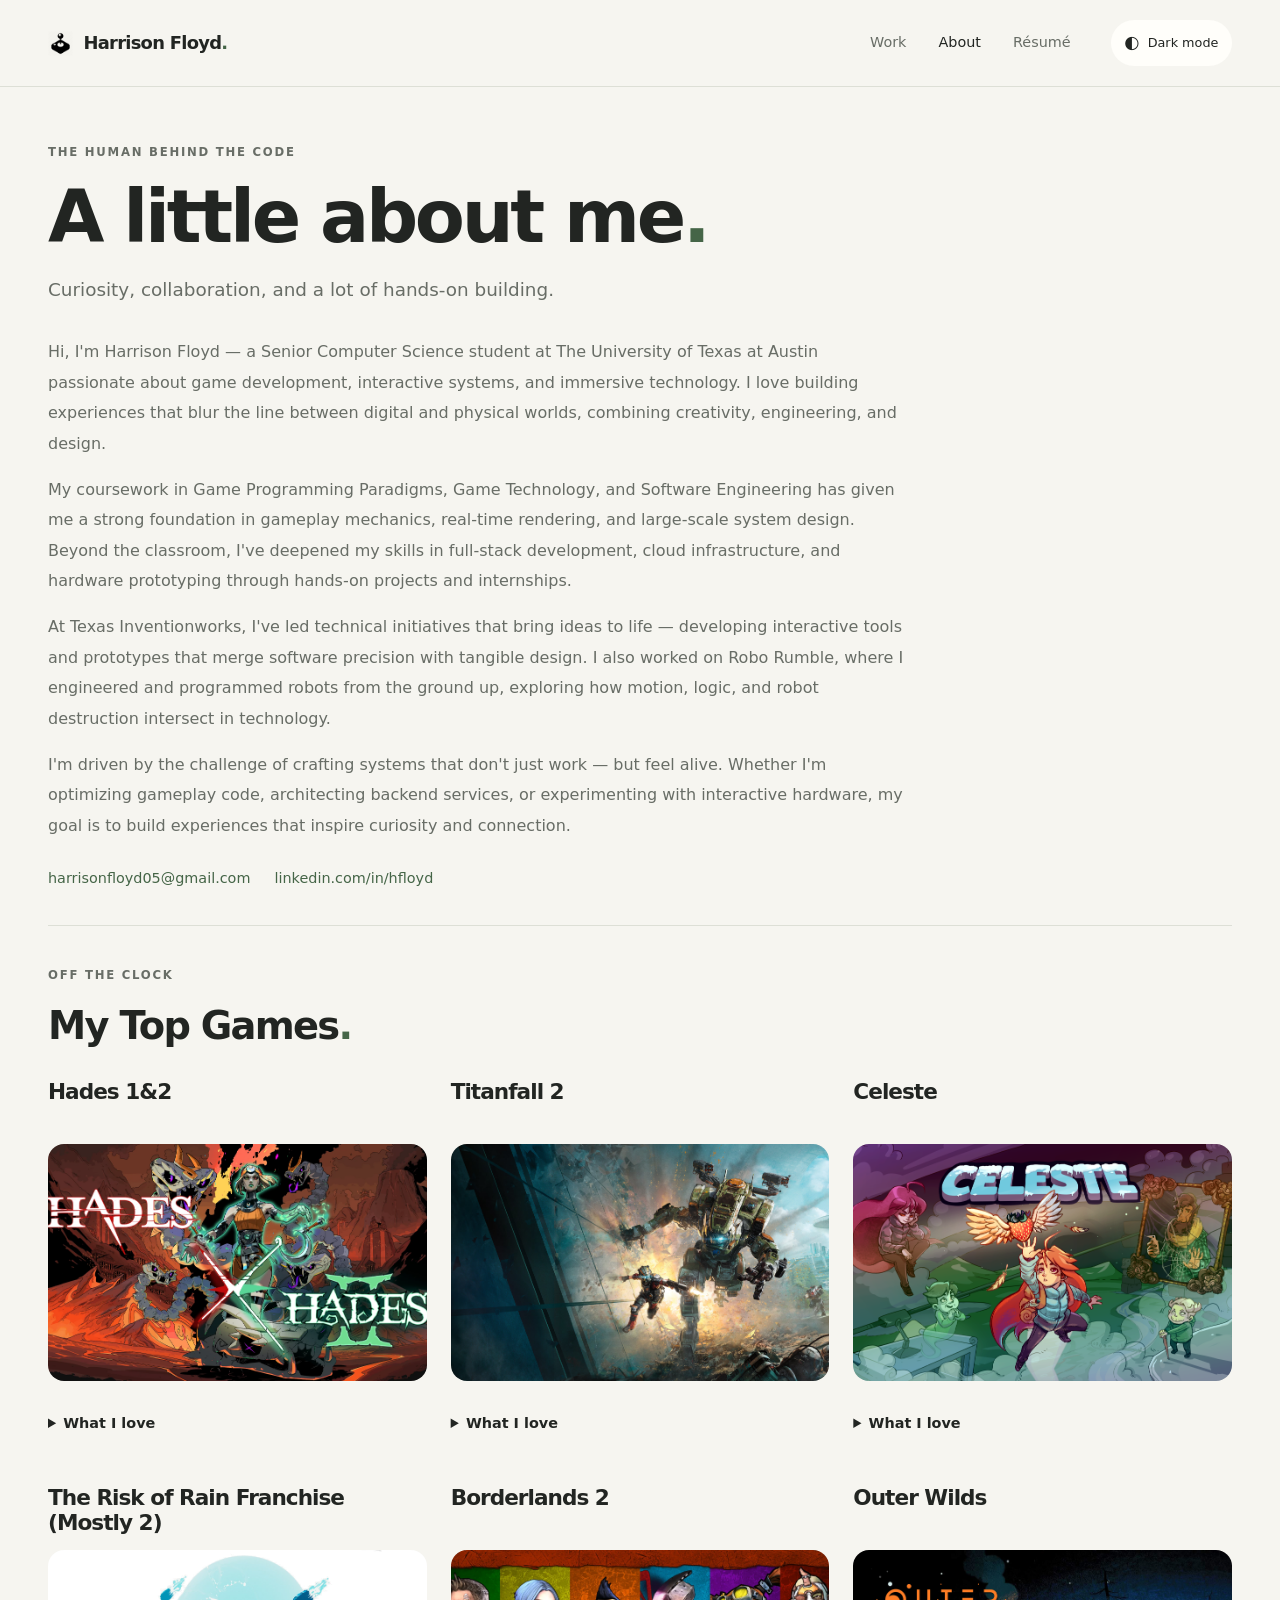
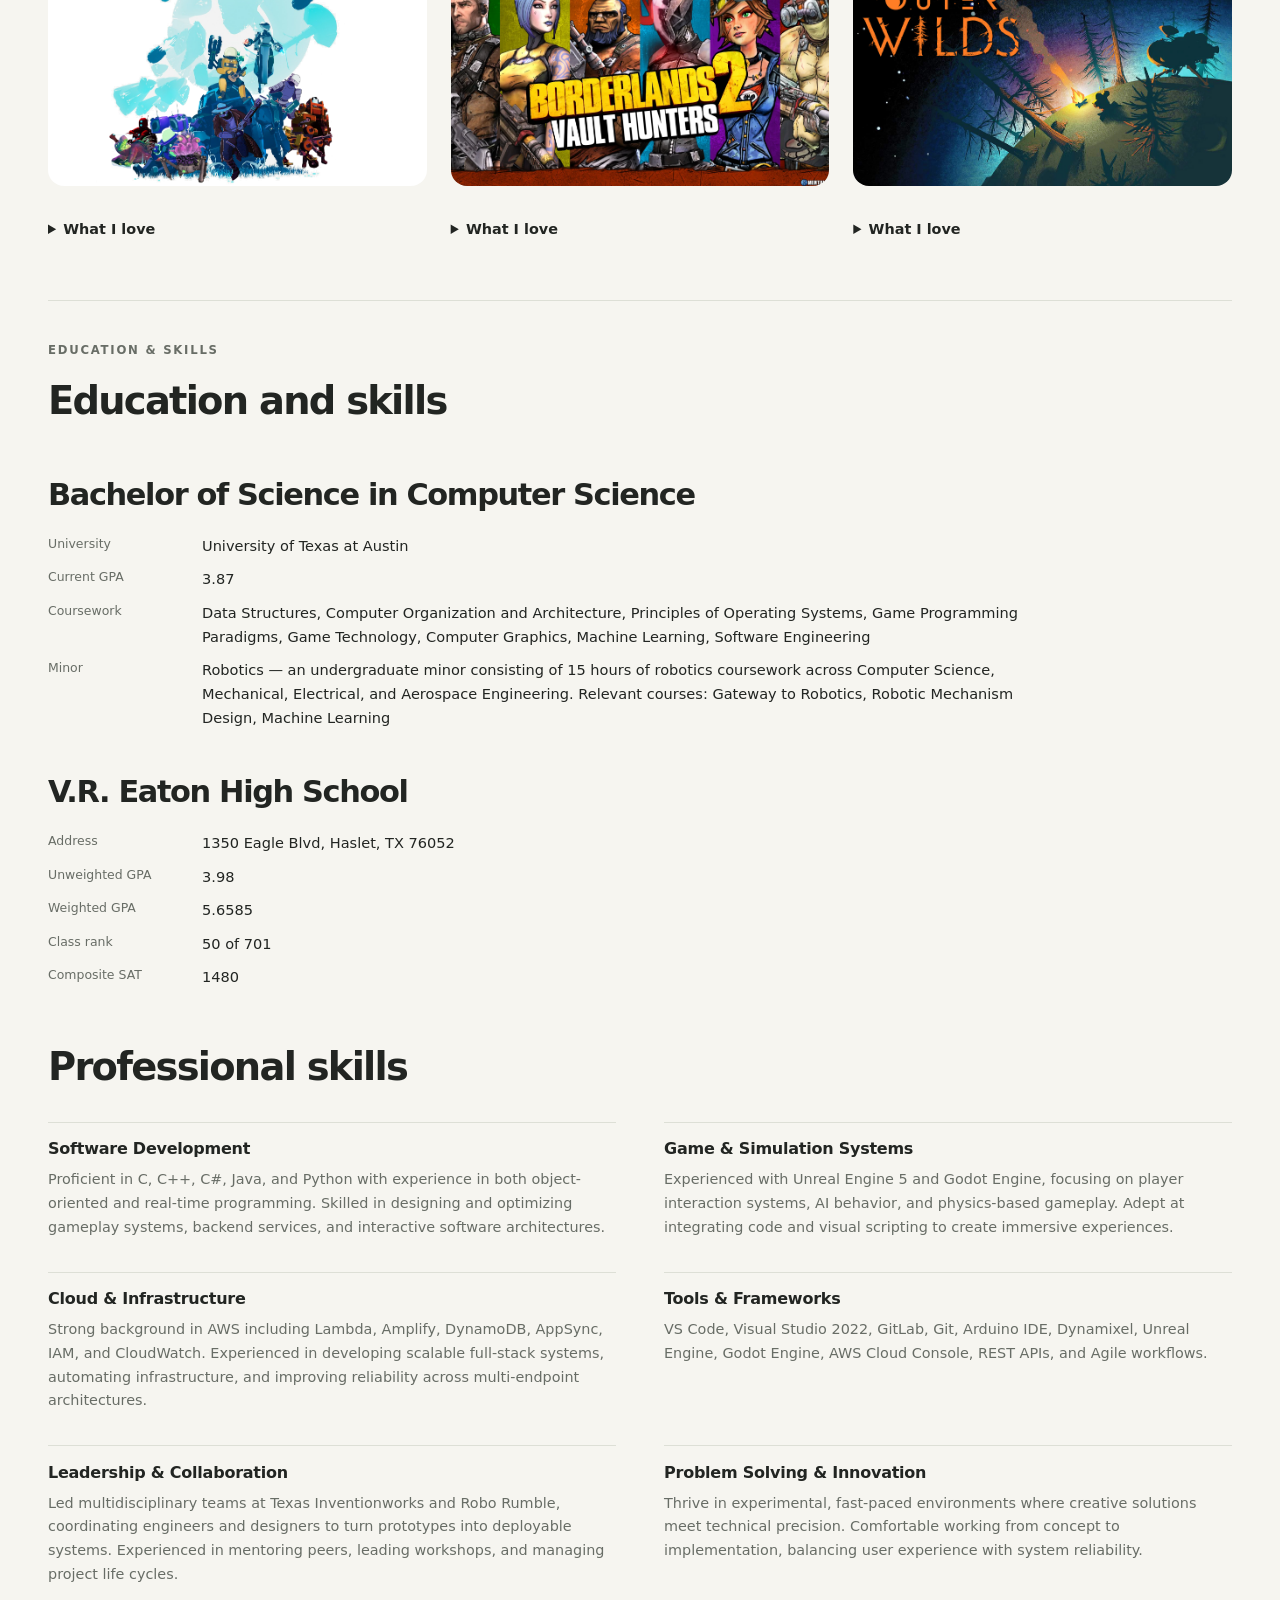
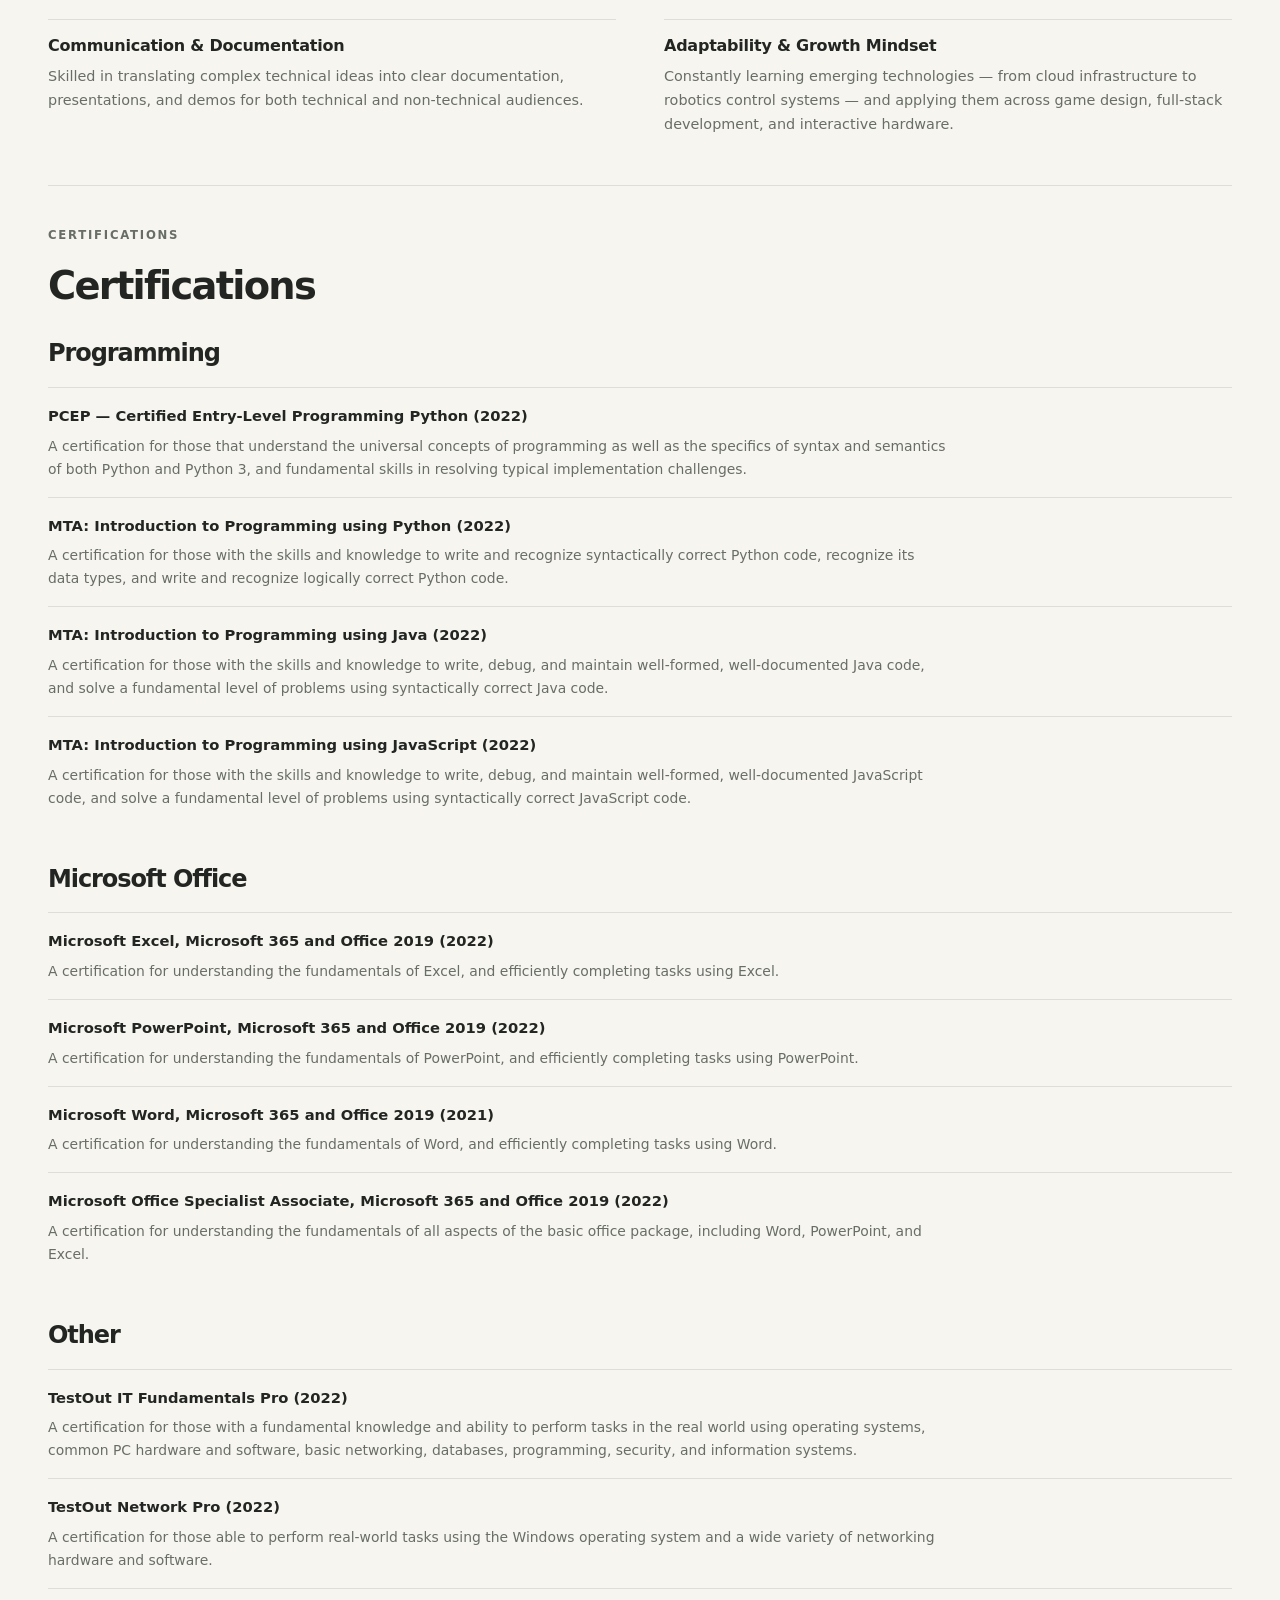
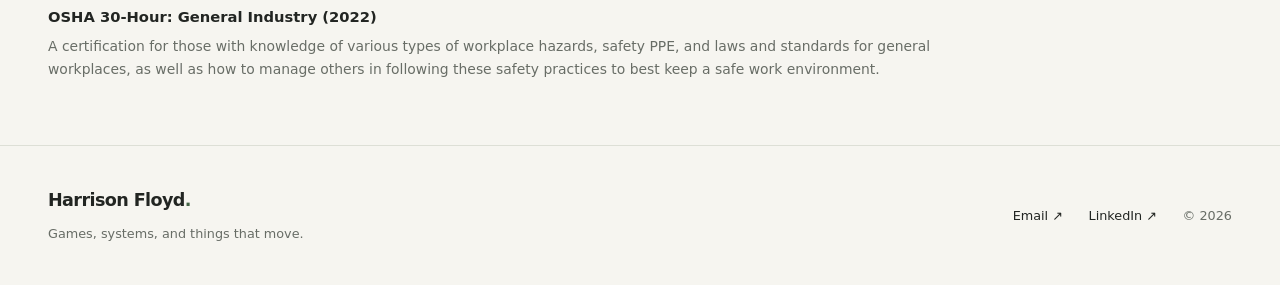
==== commit 80f1defe: "small update to about" ====
--- a/about.html
+++ b/about.html
@@ -468,7 +468,7 @@
 
 
 
-    </article><article class="favorite-game"><h3>Risk of Rain 2</h3><img class="game-photo" src="media/ROR2.png" alt="Risk of Rain 2 game image" loading="lazy" decoding="async"><details class="game-love"><summary class="game-love-toggle">What I love</summary><p>I used to say Hades was my favorite game of all time. Then I really got sunk into Risk of Rain 2, and now I can't even confidently call Hades my favorite roguelite. That should tell you something, because I could talk about Hades for hours. There's just something about the Risk of Rain franchise that nothing else quite captures: the way a run starts with you barely scraping by and ends with so much happening on screen that you're not entirely sure which of your items just wiped out everything in front of you.</p><p>The item system is the heart of that feeling. You collect all these little upgrades, and individually some of them don't seem like much. A little more attack speed here, another chance to trigger an effect there. Then you start stacking them, finding combinations, and watching those small changes become something absolutely ridiculous. Suddenly one attack sets off a whole chain of effects, and a build that was struggling a few minutes ago is tearing through enemies. It's incredibly satisfying to watch all those decisions and pickups come together.</p><p>And the best part is how differently that can happen from one run to the next. You can lean into critical hits, pile on attack speed, or build around a collection of random effects that turn every fight into chaos. Even when you start with the same character, the items you find can push you toward a completely different way of playing. You're constantly deciding what to chase, what to work with, and how to make the most of a build you didn't necessarily plan. That balance between having a direction and adapting to what the game gives you is something I absolutely love.</p><p>Then there are the characters. They feel so different that switching survivors can change the entire experience, and Loader deserves a whole paragraph of her own. You know how much I love movement systems, so giving me a character who can grapple around the environment and turn that momentum into a massive punch is pretty much a guaranteed way to win me over. Getting from one place to another is already fun before you even start fighting anything. Learning to carry that movement into combat makes it even better. She's one of those characters where just controlling her is enough to make me want another run.</p><p>The ability to keep looping is where all of this becomes truly dangerous for my free time. There's always another stage, another item, another chance to see just how far this ridiculous build can go. That constant pull of 'okay, just one more' works because the game keeps giving your build room to grow. I love how willing it is to let the player become absurdly powerful and then ask whether they can keep up with the chaos they've created.</p><p>I also love the little pieces of lore scattered around the edges of the game. They give you glimpses of a world that feels much bigger than the run you're currently playing, without constantly interrupting the action to explain it. You can enjoy the chaos on its own, but there's more there if you stop and look. Between that atmosphere, the survivors, and an item system that keeps turning small upgrades into completely different experiences, Risk of Rain 2 has become one of those games I can always find a reason to come back to.</p></details></article><article class="favorite-game"><h3>Borderlands 2</h3><img class="game-photo" src="media/borderlands2.webp" alt="Borderlands 2 game image" loading="lazy" decoding="async"><details class="game-love"><summary class="game-love-toggle">What I love</summary><p>Borderlands 2 is one of those games where I can get distracted from what I originally set out to do and still have an amazing time. I might be heading toward a main objective, run into some ridiculous character, pick up a side quest, and suddenly spend the next hour doing something completely different. And the whole time I'm enjoying myself. There's so much personality in this world that even the detours feel like a reason to keep playing.</p><p>The characters are a huge part of that. The playable ones are already fun to experiment with, but it goes so much further than the character you choose at the start. The people you meet across Pandora make the world feel like a giant collection of personalities you're excited to encounter. They're strange, loud, funny, and occasionally a lot more affecting than you expected them to be. A character can send you off on an absolutely absurd errand and somehow make you invested in seeing it through. That's a pretty great accomplishment for a game with mountains of side quests.</p><p>Then there's the actual looter-shooter loop. Run in, start shooting, find something interesting, and immediately want to see what it can do. Finding a new weapon is exciting because it can change how you approach the next fight, and experimenting with your character's build gives you another reason to keep chasing that perfect combination. The run-and-gun playstyle is just so enjoyable. There's always something to shoot, something to try, or another piece of loot that makes you stop and think, 'Okay, I need to mess around with this for a while.'</p><p>And of course, Handsome Jack. Quite possibly the greatest villain ever made in a video game. He's entertaining enough that you want to hear what he's going to say next, while still giving you every reason to want to take him down. That combination is so hard to get right. His personality reaches into so much of the experience that he feels present even when you're busy doing something else. He can make you laugh, frustrate you, and remind you exactly why you're fighting him, and all of that makes him incredibly memorable.</p><p>What keeps bringing me back is how all those pieces support each other. The characters give the quests personality, the quests give you another excuse to explore and fight, and the combat and loot make that time enjoyable even when you've played through it before. Across different characters and builds, there's always another way to experience it. I've gotten countless hours of fun out of Borderlands 2, and it's a great example of how much life a game can have when its world and its gameplay are both this enjoyable to spend time in.</p></details></article><article class="favorite-game"><h3>Outer Wilds</h3><img class="game-photo" src="media/outerwilds.jpg" alt="Outer Wilds game image" loading="lazy" decoding="async"><details class="game-love"><summary class="game-love-toggle">What I love</summary><p>Outer Wilds is without a doubt my favorite puzzle game of all time. It's also one of those games where talking about why I love it means being careful not to take away the discoveries that make it so special. So I'll keep this spoiler-free. What I can say is that very few games have made me this excited to understand a world. Every answer feels like it opens up another question, and every new clue gives you another place you're desperate to investigate.</p><p>The way it presents its lore is incredible. You aren't just being handed a story in order. You're finding pieces of it, connecting them, and gradually realizing what they mean together. Something that seemed like a small detail earlier can completely change how you understand another discovery later on. That makes the act of learning feel like progress in its own right. The excitement comes from realizing something, then getting back into your ship because you need to see where that realization leads.</p><p>And that solar system. The mix of realistic physical behavior and this charming, cartoony presentation is amazing and genuinely inspiring. Everything feels like it belongs to a place you can explore and learn to understand. Moving through it makes you think about your surroundings, your timing, and how things behave, and that gives the exploration so much character. From a development perspective, I love how deeply the world itself participates in the experience. Understanding your environment is part of solving its mysteries.</p><p>The visuals are beautiful, too. Outer Wilds has such a strong sense of place that simply arriving somewhere can feel like a discovery before you've even found a clue. There's wonder in it, but also this feeling of being very small in something much bigger than yourself. That combination makes the quiet moments matter. You can stop, look around, and feel like the world has something worth paying attention to even when nobody is telling you what to do next.</p><p>Then there's the music, especially the travelers' songs. The way those melodies connect people and places across the game gives them so much meaning. They become part of how you remember the world and the people you encounter in it. And the ending? I'm not going to explain it, but the way the game brings those musical ideas together is going to stay in my head forever. It's one of those moments where a piece of music carries everything you've experienced up to that point.</p><p>What I love most is how much Outer Wilds trusts your curiosity. It gives you a world full of questions and makes uncovering the answers feel worthwhile. The lore, physics, exploration, visuals, and music all give you reasons to care about what you're discovering. By the end, that curiosity has turned into an attachment to the entire experience. It's beautiful, it's thoughtful, and it's the kind of game that makes me excited about what games can do.</p></details></article></div>
+    </article><article class="favorite-game"><h3>The Risk of Rain Franchise (Mostly 2)</h3><img class="game-photo" src="media/ROR2.png" alt="Risk of Rain 2 game image" loading="lazy" decoding="async"><details class="game-love"><summary class="game-love-toggle">What I love</summary><p>I used to say Hades was my favorite game of all time. Then I really got sunk into Risk of Rain 2, and now I can't even confidently call Hades my favorite roguelite. That should tell you something, because I could talk about Hades for hours. There's just something about the Risk of Rain franchise that nothing else quite captures: the way a run starts with you barely scraping by and ends with so much happening on screen that you're not entirely sure which of your items just wiped out everything in front of you.</p><p>The item system is the heart of that feeling. You collect all these little upgrades, and individually some of them don't seem like much. A little more attack speed here, another chance to trigger an effect there. Then you start stacking them, finding combinations, and watching those small changes become something absolutely ridiculous. Suddenly one attack sets off a whole chain of effects, and a build that was struggling a few minutes ago is tearing through enemies. It's incredibly satisfying to watch all those decisions and pickups come together.</p><p>And the best part is how differently that can happen from one run to the next. You can lean into critical hits, pile on attack speed, or build around a collection of random effects that turn every fight into chaos. Even when you start with the same character, the items you find can push you toward a completely different way of playing. You're constantly deciding what to chase, what to work with, and how to make the most of a build you didn't necessarily plan. That balance between having a direction and adapting to what the game gives you is something I absolutely love.</p><p>Then there are the characters. They feel so different that switching survivors can change the entire experience, and Loader deserves a whole paragraph of her own. You know how much I love movement systems, so giving me a character who can grapple around the environment and turn that momentum into a massive punch is pretty much a guaranteed way to win me over. Getting from one place to another is already fun before you even start fighting anything. Learning to carry that movement into combat makes it even better. She's one of those characters where just controlling her is enough to make me want another run.</p><p>The ability to keep looping is where all of this becomes truly dangerous for my free time. There's always another stage, another item, another chance to see just how far this ridiculous build can go. That constant pull of 'okay, just one more' works because the game keeps giving your build room to grow. I love how willing it is to let the player become absurdly powerful and then ask whether they can keep up with the chaos they've created.</p><p>I also love the little pieces of lore scattered around the edges of the game. They give you glimpses of a world that feels much bigger than the run you're currently playing, without constantly interrupting the action to explain it. You can enjoy the chaos on its own, but there's more there if you stop and look. Between that atmosphere, the survivors, and an item system that keeps turning small upgrades into completely different experiences, Risk of Rain 2 has become one of those games I can always find a reason to come back to.</p></details></article><article class="favorite-game"><h3>Borderlands 2</h3><img class="game-photo" src="media/borderlands2.webp" alt="Borderlands 2 game image" loading="lazy" decoding="async"><details class="game-love"><summary class="game-love-toggle">What I love</summary><p>Borderlands 2 is one of those games where I can get distracted from what I originally set out to do and still have an amazing time. I might be heading toward a main objective, run into some ridiculous character, pick up a side quest, and suddenly spend the next hour doing something completely different. And the whole time I'm enjoying myself. There's so much personality in this world that even the detours feel like a reason to keep playing.</p><p>The characters are a huge part of that. The playable ones are already fun to experiment with, but it goes so much further than the character you choose at the start. The people you meet across Pandora make the world feel like a giant collection of personalities you're excited to encounter. They're strange, loud, funny, and occasionally a lot more affecting than you expected them to be. A character can send you off on an absolutely absurd errand and somehow make you invested in seeing it through. That's a pretty great accomplishment for a game with mountains of side quests.</p><p>Then there's the actual looter-shooter loop. Run in, start shooting, find something interesting, and immediately want to see what it can do. Finding a new weapon is exciting because it can change how you approach the next fight, and experimenting with your character's build gives you another reason to keep chasing that perfect combination. The run-and-gun playstyle is just so enjoyable. There's always something to shoot, something to try, or another piece of loot that makes you stop and think, 'Okay, I need to mess around with this for a while.'</p><p>And of course, Handsome Jack. Quite possibly the greatest villain ever made in a video game. He's entertaining enough that you want to hear what he's going to say next, while still giving you every reason to want to take him down. That combination is so hard to get right. His personality reaches into so much of the experience that he feels present even when you're busy doing something else. He can make you laugh, frustrate you, and remind you exactly why you're fighting him, and all of that makes him incredibly memorable.</p><p>What keeps bringing me back is how all those pieces support each other. The characters give the quests personality, the quests give you another excuse to explore and fight, and the combat and loot make that time enjoyable even when you've played through it before. Across different characters and builds, there's always another way to experience it. I've gotten countless hours of fun out of Borderlands 2, and it's a great example of how much life a game can have when its world and its gameplay are both this enjoyable to spend time in.</p></details></article><article class="favorite-game"><h3>Outer Wilds</h3><img class="game-photo" src="media/outerwilds.jpg" alt="Outer Wilds game image" loading="lazy" decoding="async"><details class="game-love"><summary class="game-love-toggle">What I love</summary><p>Outer Wilds is without a doubt my favorite puzzle game of all time. It's also one of those games where talking about why I love it means being careful not to take away the discoveries that make it so special. So I'll keep this spoiler-free. What I can say is that very few games have made me this excited to understand a world. Every answer feels like it opens up another question, and every new clue gives you another place you're desperate to investigate.</p><p>The way it presents its lore is incredible. You aren't just being handed a story in order. You're finding pieces of it, connecting them, and gradually realizing what they mean together. Something that seemed like a small detail earlier can completely change how you understand another discovery later on. That makes the act of learning feel like progress in its own right. The excitement comes from realizing something, then getting back into your ship because you need to see where that realization leads.</p><p>And that solar system. The mix of realistic physical behavior and this charming, cartoony presentation is amazing and genuinely inspiring. Everything feels like it belongs to a place you can explore and learn to understand. Moving through it makes you think about your surroundings, your timing, and how things behave, and that gives the exploration so much character. From a development perspective, I love how deeply the world itself participates in the experience. Understanding your environment is part of solving its mysteries.</p><p>The visuals are beautiful, too. Outer Wilds has such a strong sense of place that simply arriving somewhere can feel like a discovery before you've even found a clue. There's wonder in it, but also this feeling of being very small in something much bigger than yourself. That combination makes the quiet moments matter. You can stop, look around, and feel like the world has something worth paying attention to even when nobody is telling you what to do next.</p><p>Then there's the music, especially the travelers' songs. The way those melodies connect people and places across the game gives them so much meaning. They become part of how you remember the world and the people you encounter in it. And the ending? I'm not going to explain it, but the way the game brings those musical ideas together is going to stay in my head forever. It's one of those moments where a piece of music carries everything you've experienced up to that point.</p><p>What I love most is how much Outer Wilds trusts your curiosity. It gives you a world full of questions and makes uncovering the answers feel worthwhile. The lore, physics, exploration, visuals, and music all give you reasons to care about what you're discovering. By the end, that curiosity has turned into an attachment to the entire experience. It's beautiful, it's thoughtful, and it's the kind of game that makes me excited about what games can do.</p></details></article></div>
 
 
 
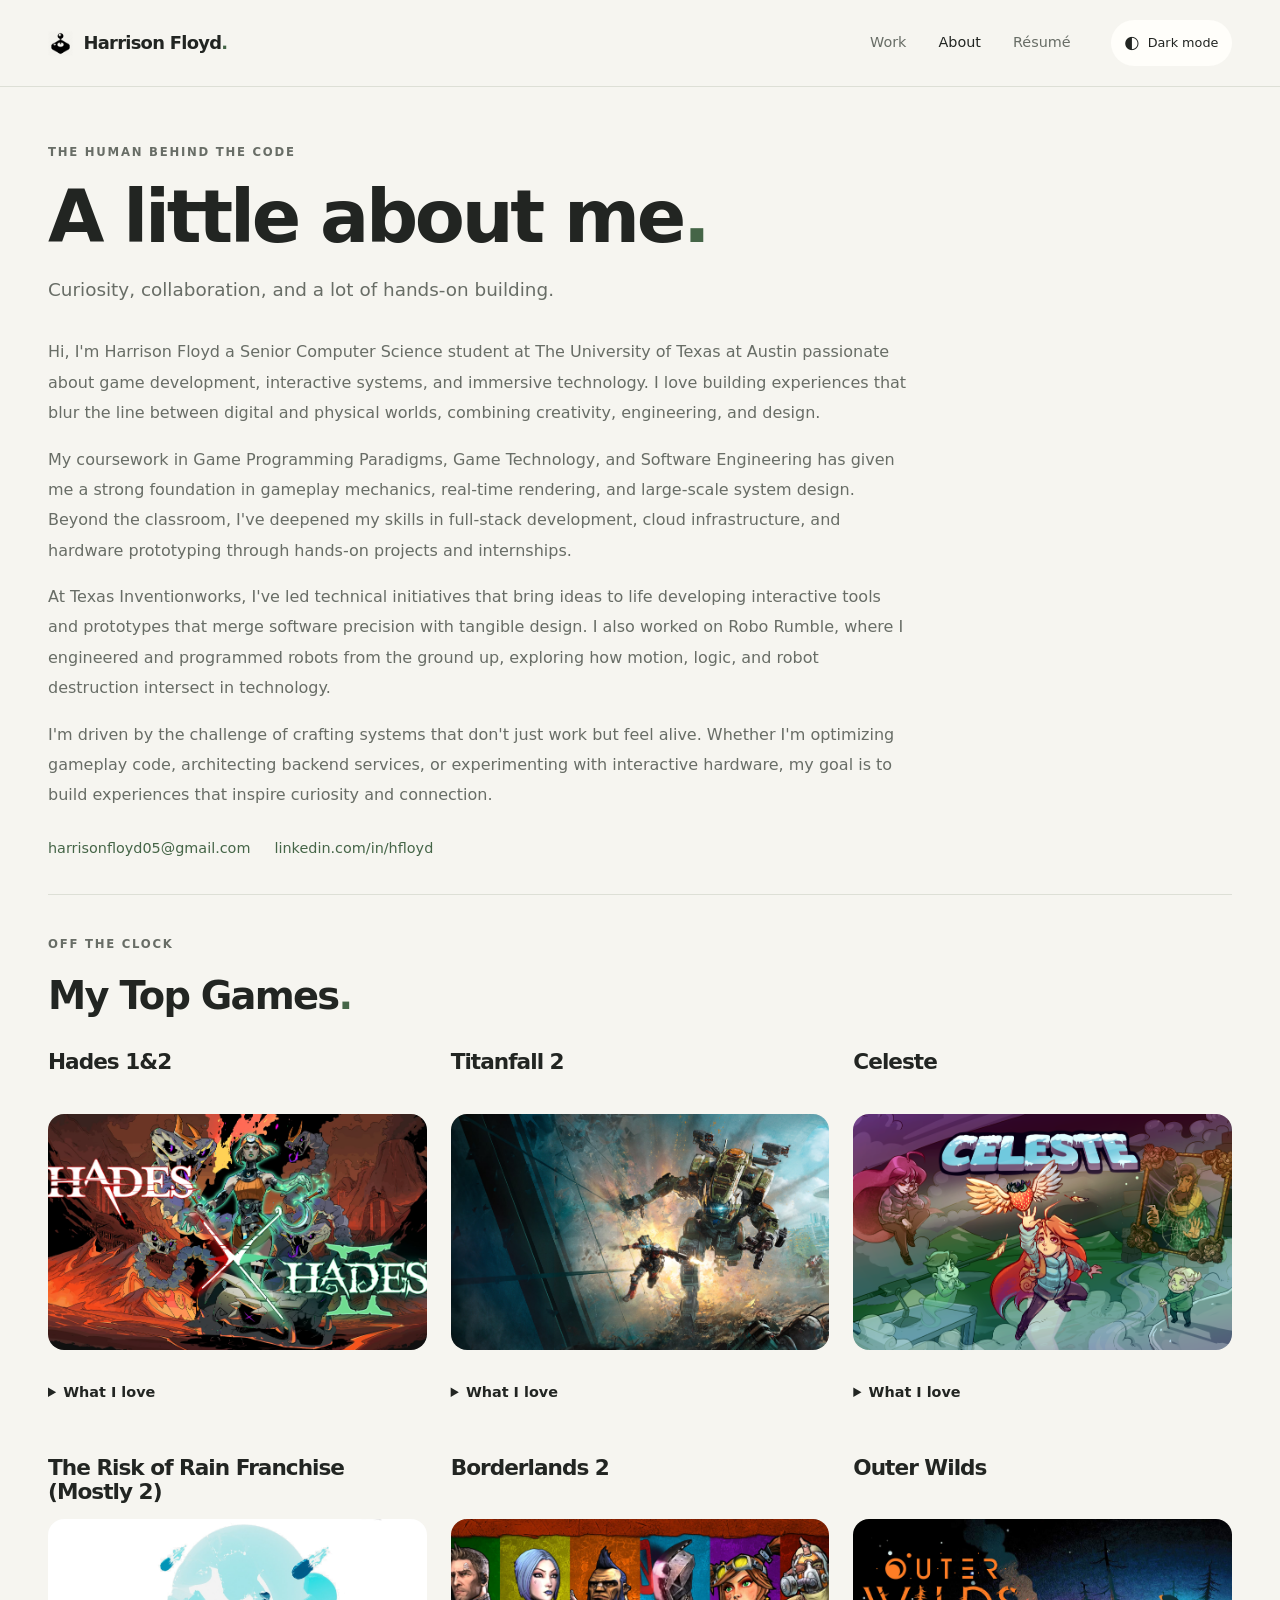
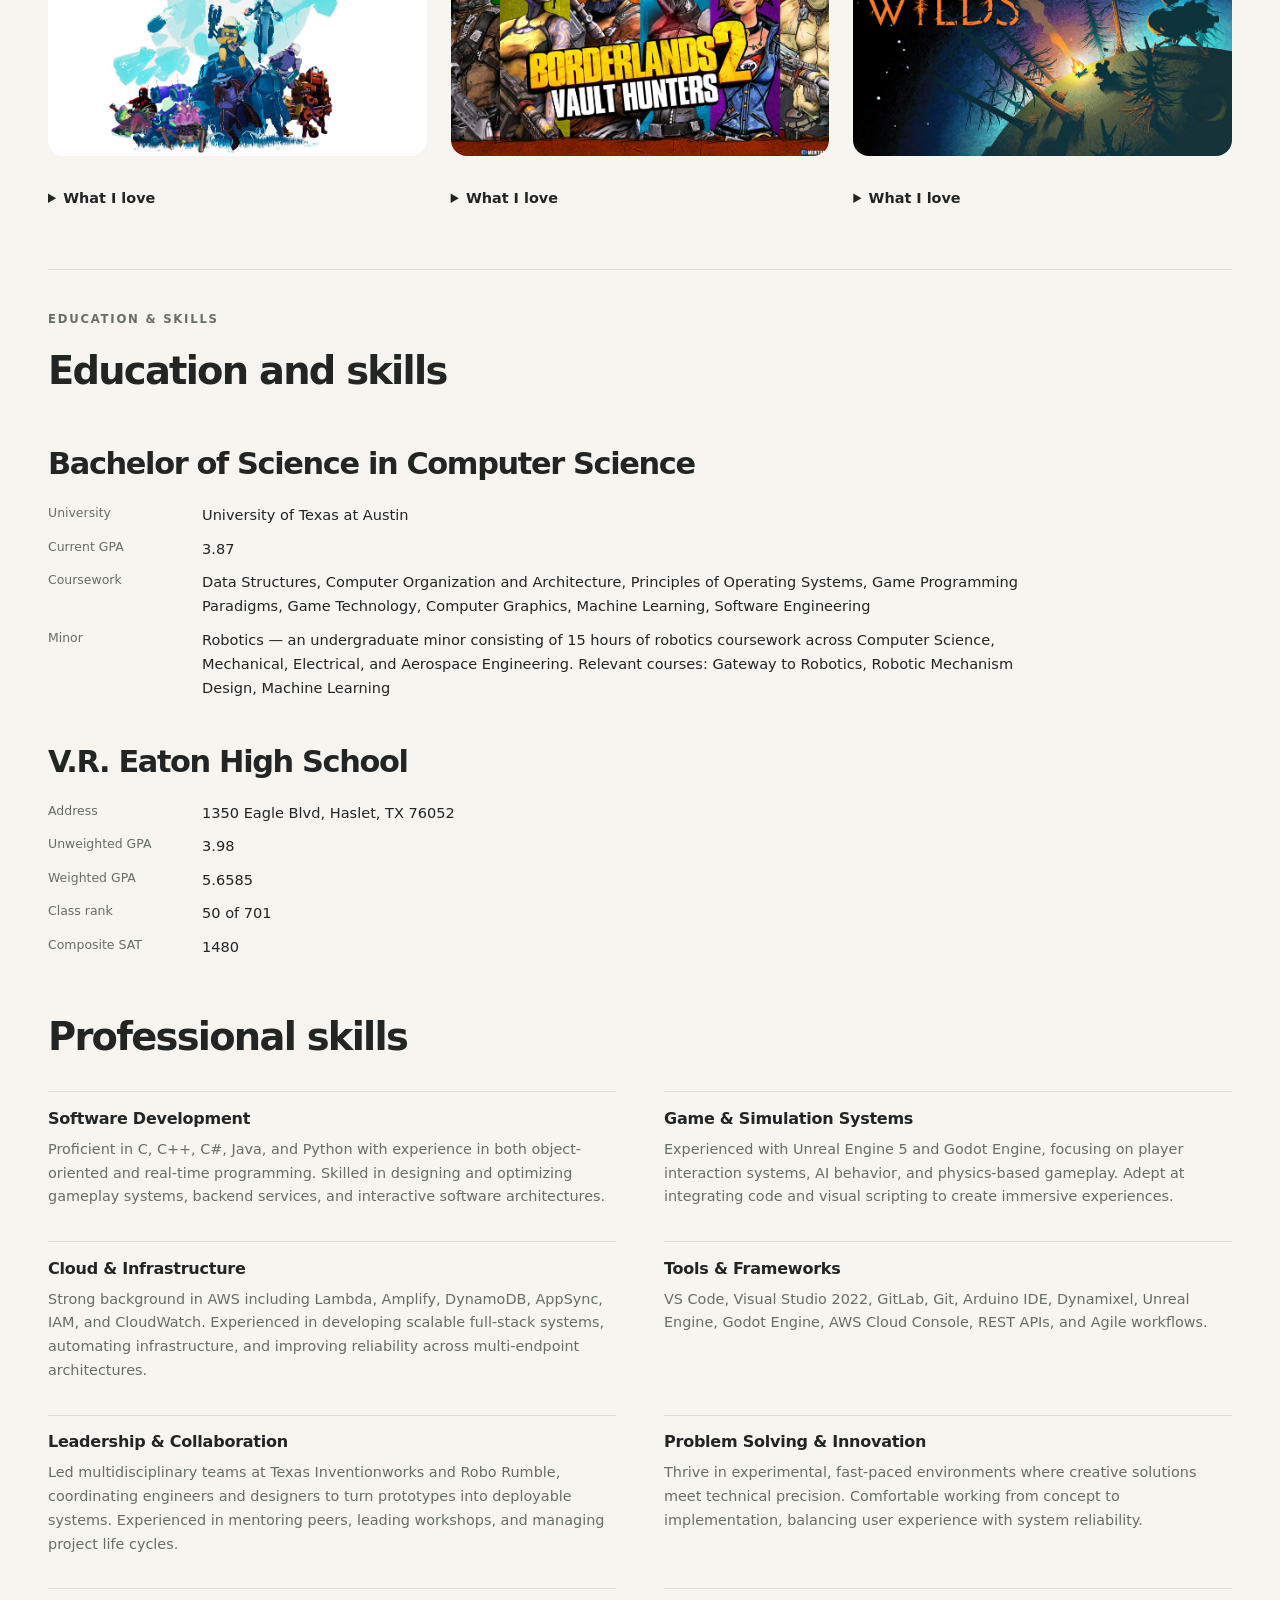
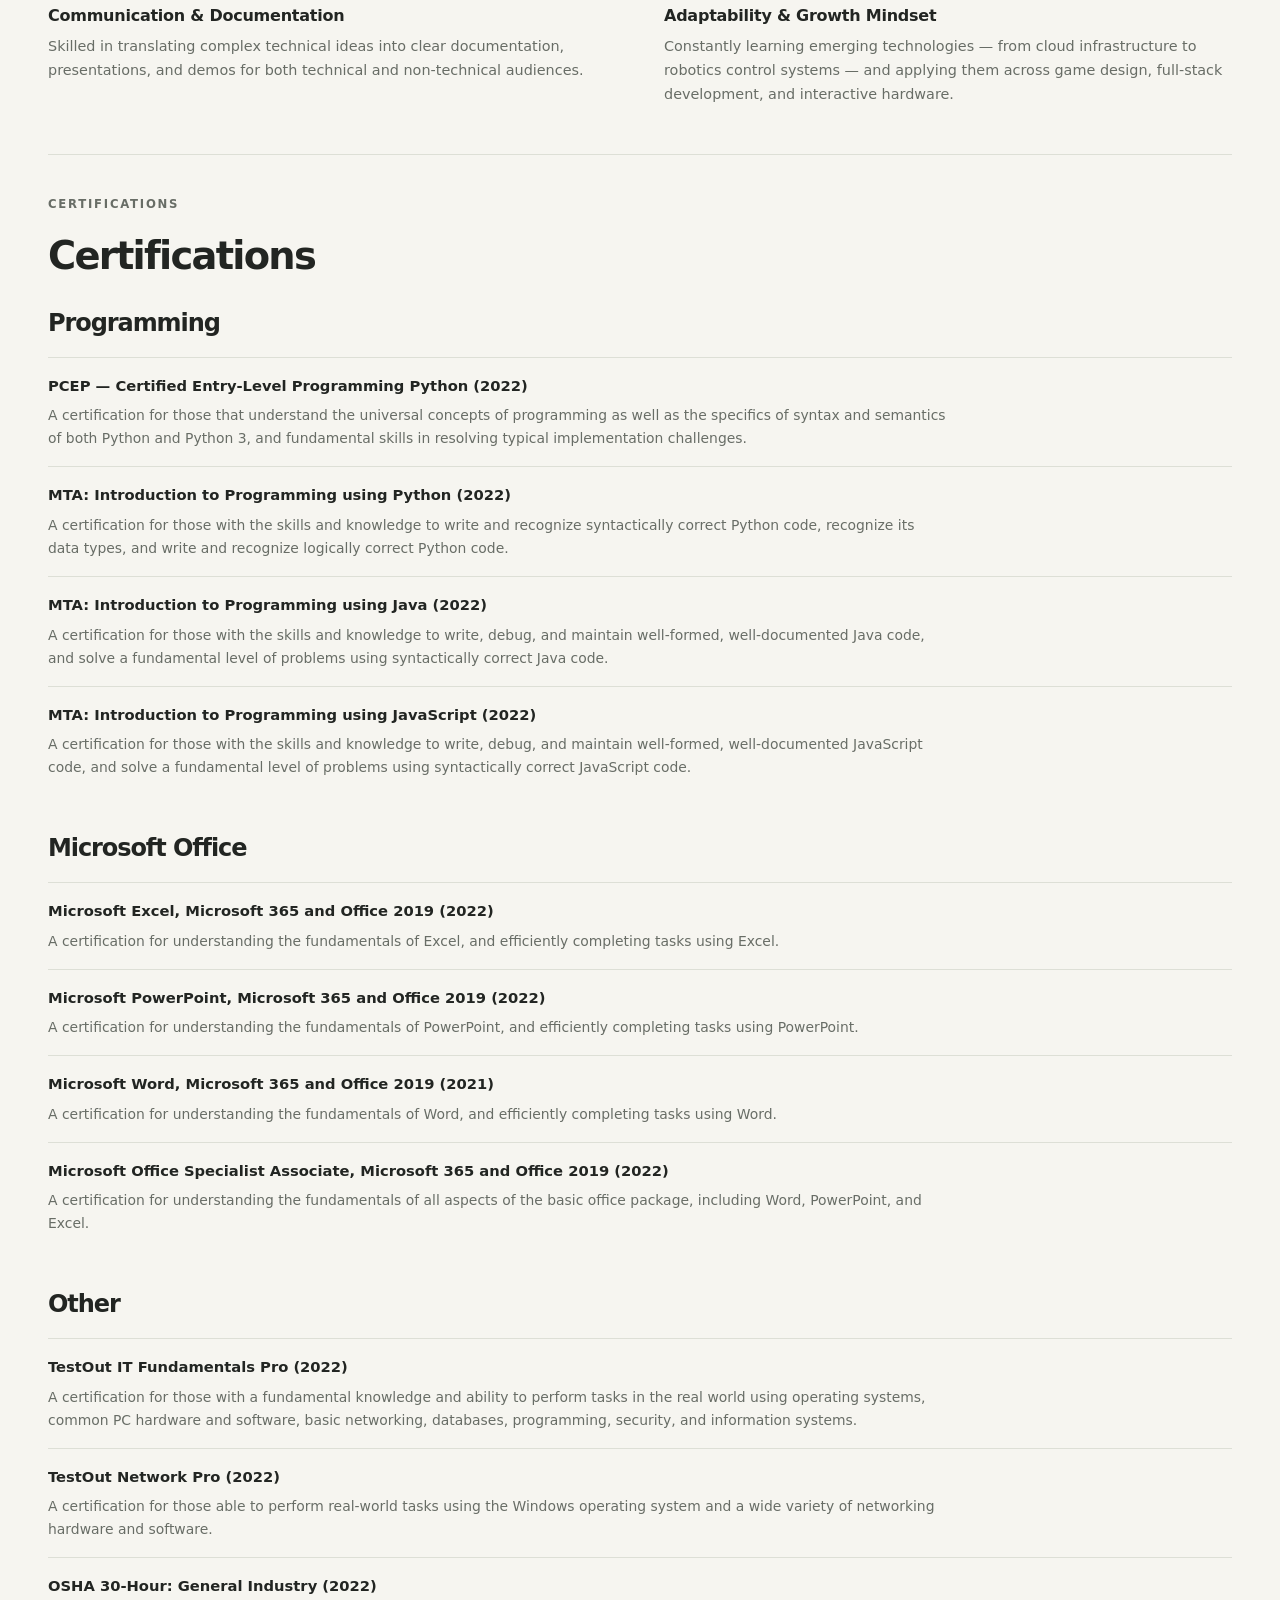
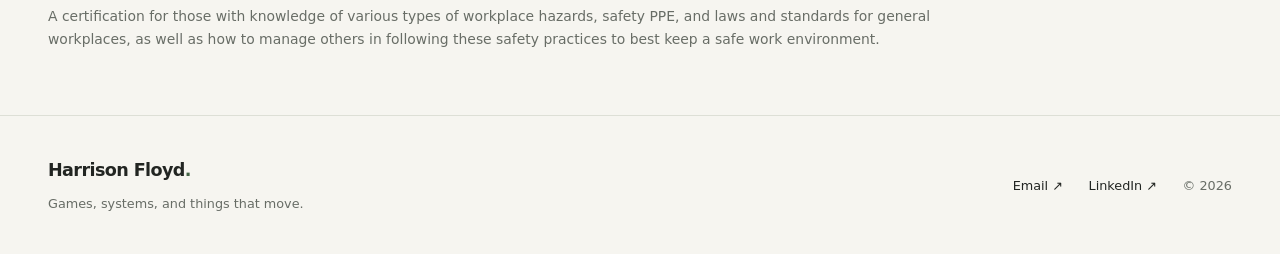
==== commit 76c6b450: "de chatting" ====
--- a/about.html
+++ b/about.html
@@ -140,7 +140,7 @@
 
 
 
-      <p>Hi, I'm Harrison Floyd — a Senior Computer Science student at The University of Texas at Austin passionate about game development, interactive systems, and immersive technology. I love building experiences that blur the line between digital and physical worlds, combining creativity, engineering, and design.</p>
+      <p>Hi, I'm Harrison Floyd a Senior Computer Science student at The University of Texas at Austin passionate about game development, interactive systems, and immersive technology. I love building experiences that blur the line between digital and physical worlds, combining creativity, engineering, and design.</p>
 
 
 
@@ -156,15 +156,15 @@
 
 
 
-      <p>At Texas Inventionworks, I've led technical initiatives that bring ideas to life — developing interactive tools and prototypes that merge software precision with tangible design. I also worked on Robo Rumble, where I engineered and programmed robots from the ground up, exploring how motion, logic, and robot destruction intersect in technology.</p>
-
-
-
-
-
-
-
-      <p>I'm driven by the challenge of crafting systems that don't just work — but feel alive. Whether I'm optimizing gameplay code, architecting backend services, or experimenting with interactive hardware, my goal is to build experiences that inspire curiosity and connection.</p>
+      <p>At Texas Inventionworks, I've led technical initiatives that bring ideas to life developing interactive tools and prototypes that merge software precision with tangible design. I also worked on Robo Rumble, where I engineered and programmed robots from the ground up, exploring how motion, logic, and robot destruction intersect in technology.</p>
+
+
+
+
+
+
+
+      <p>I'm driven by the challenge of crafting systems that don't just work but feel alive. Whether I'm optimizing gameplay code, architecting backend services, or experimenting with interactive hardware, my goal is to build experiences that inspire curiosity and connection.</p>
 
 
 
